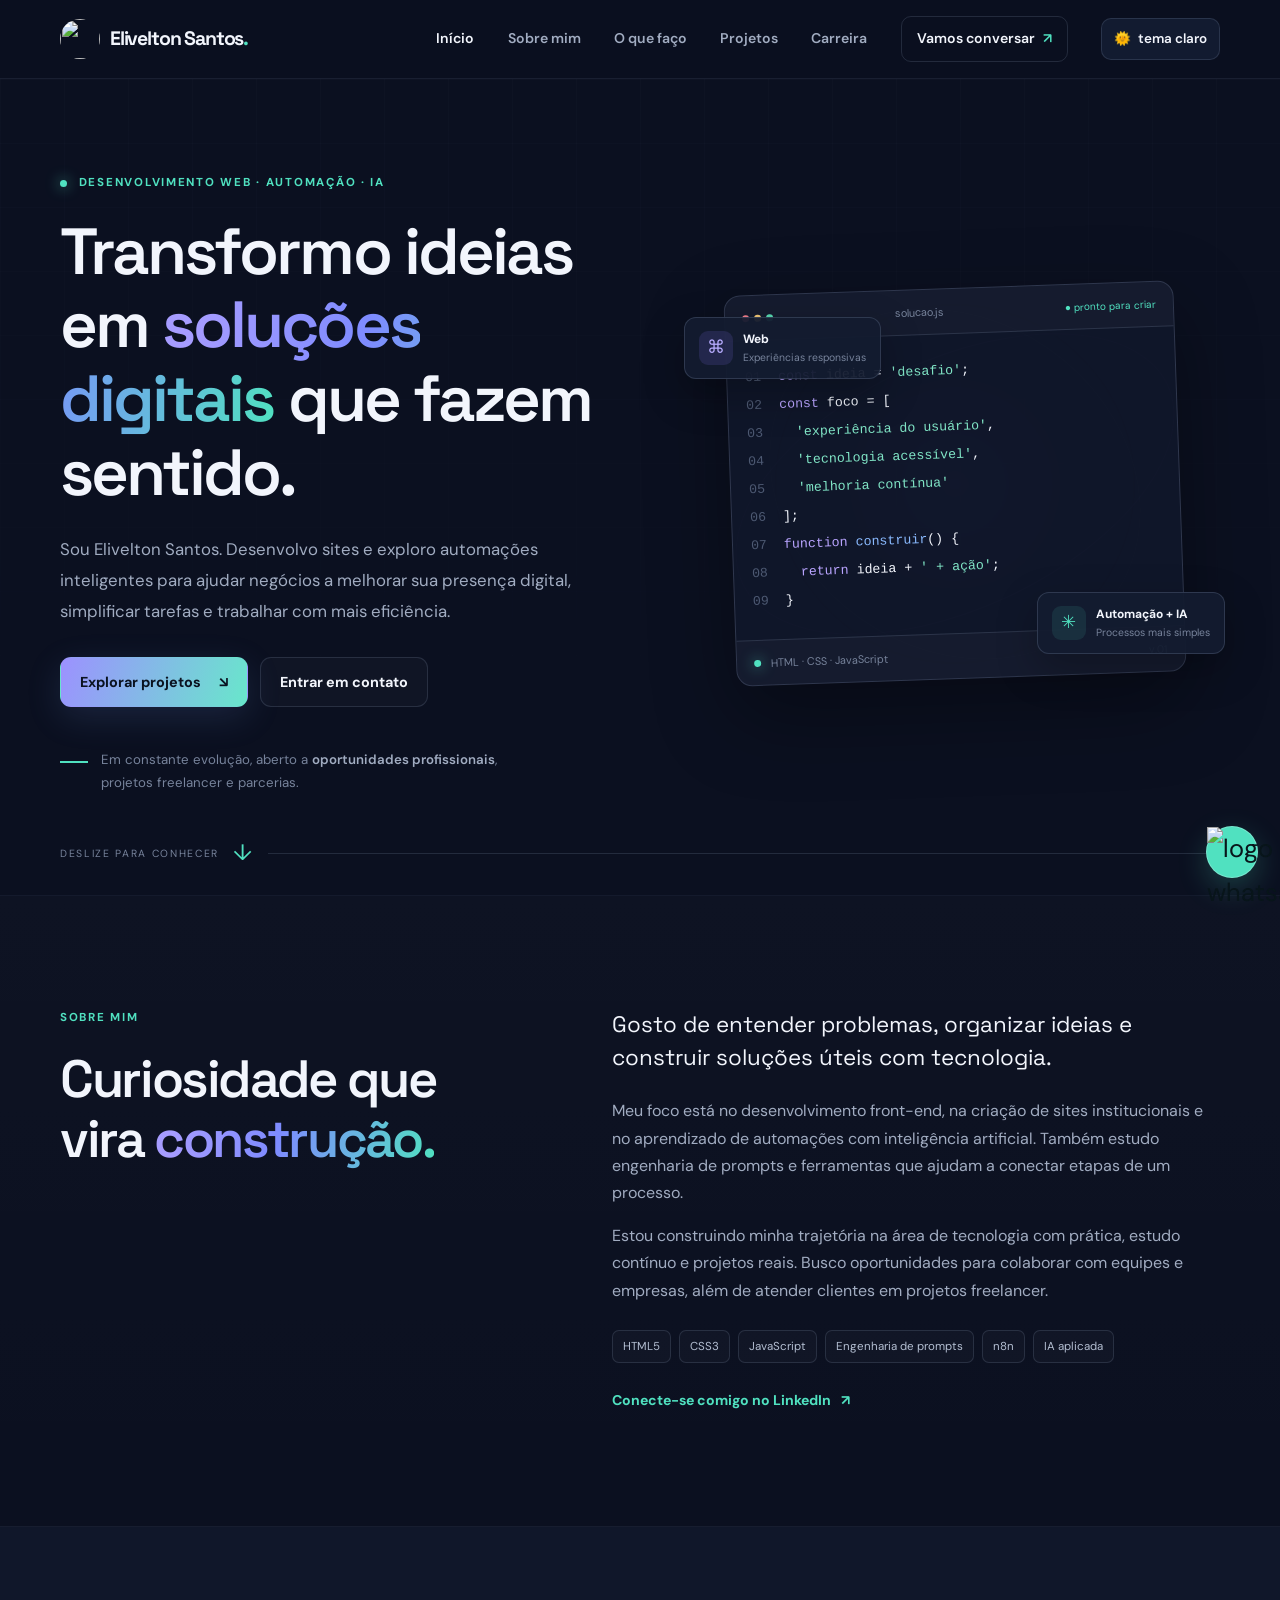
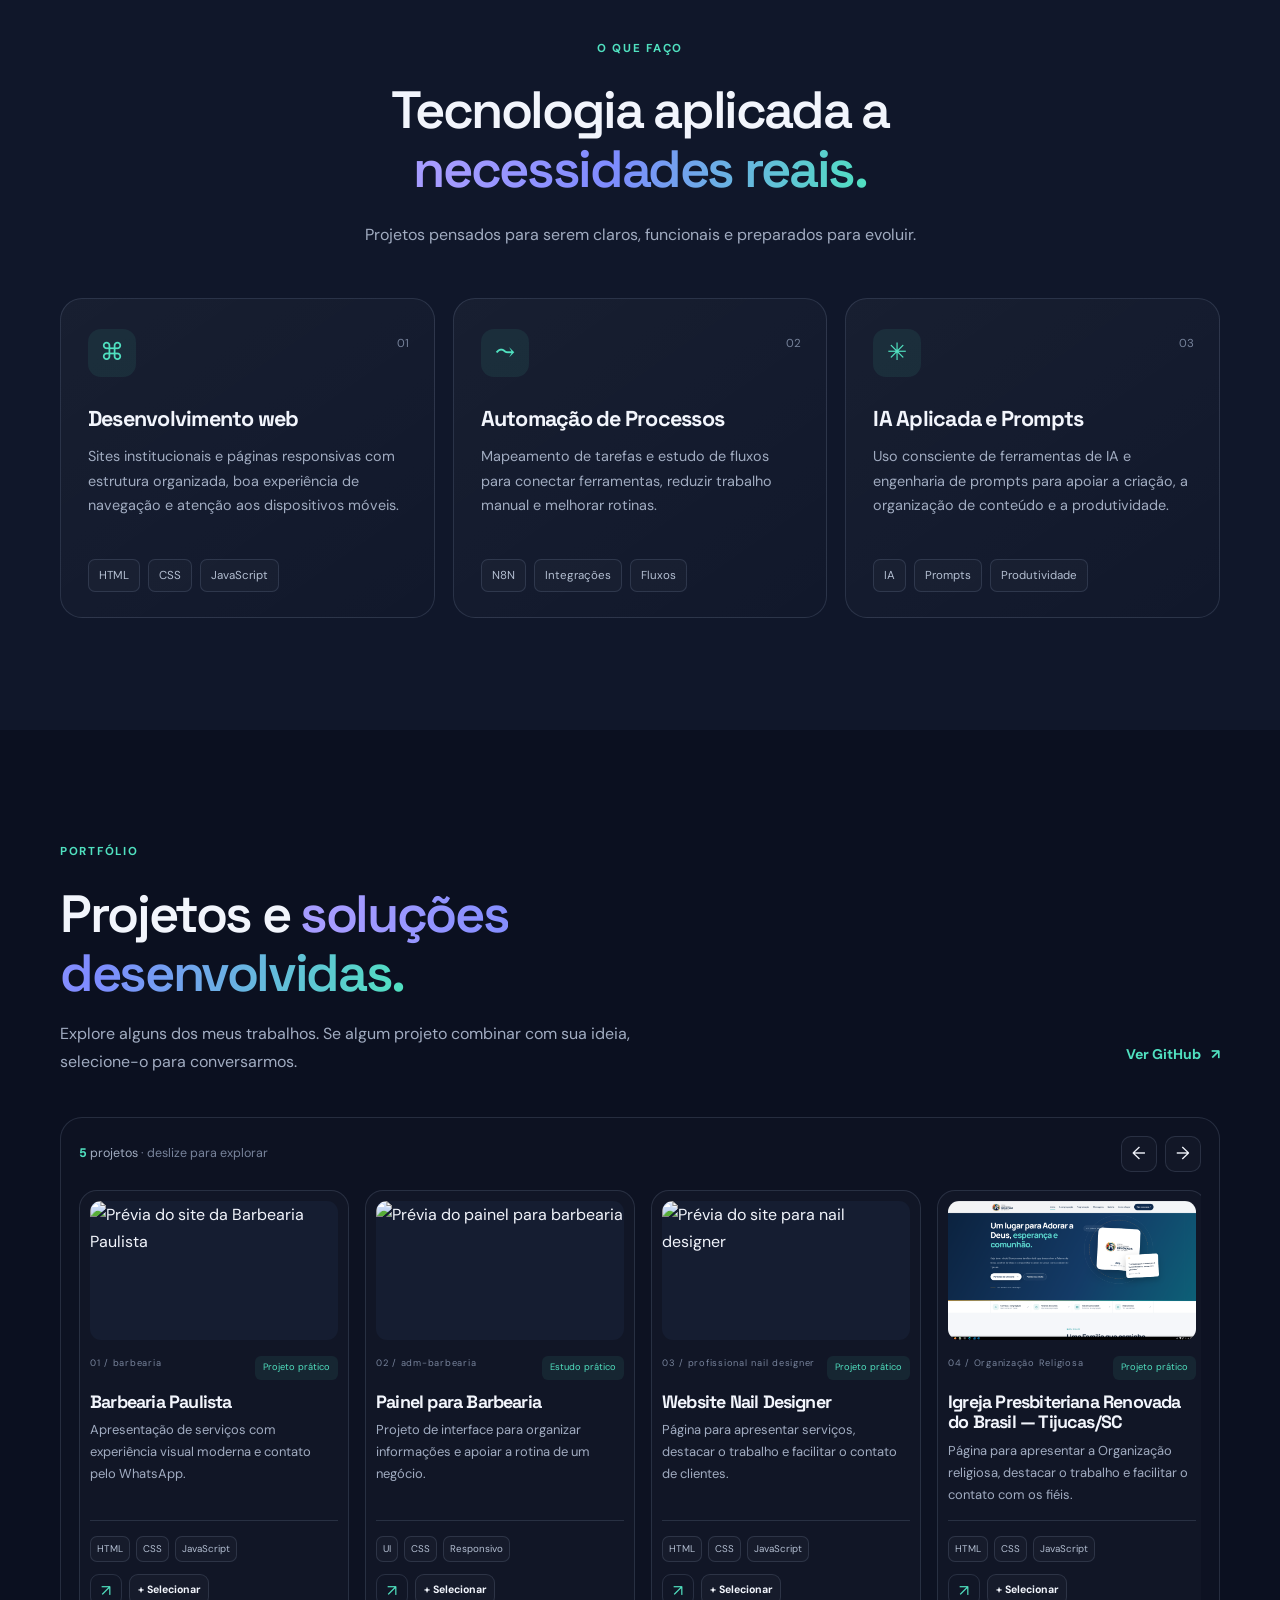
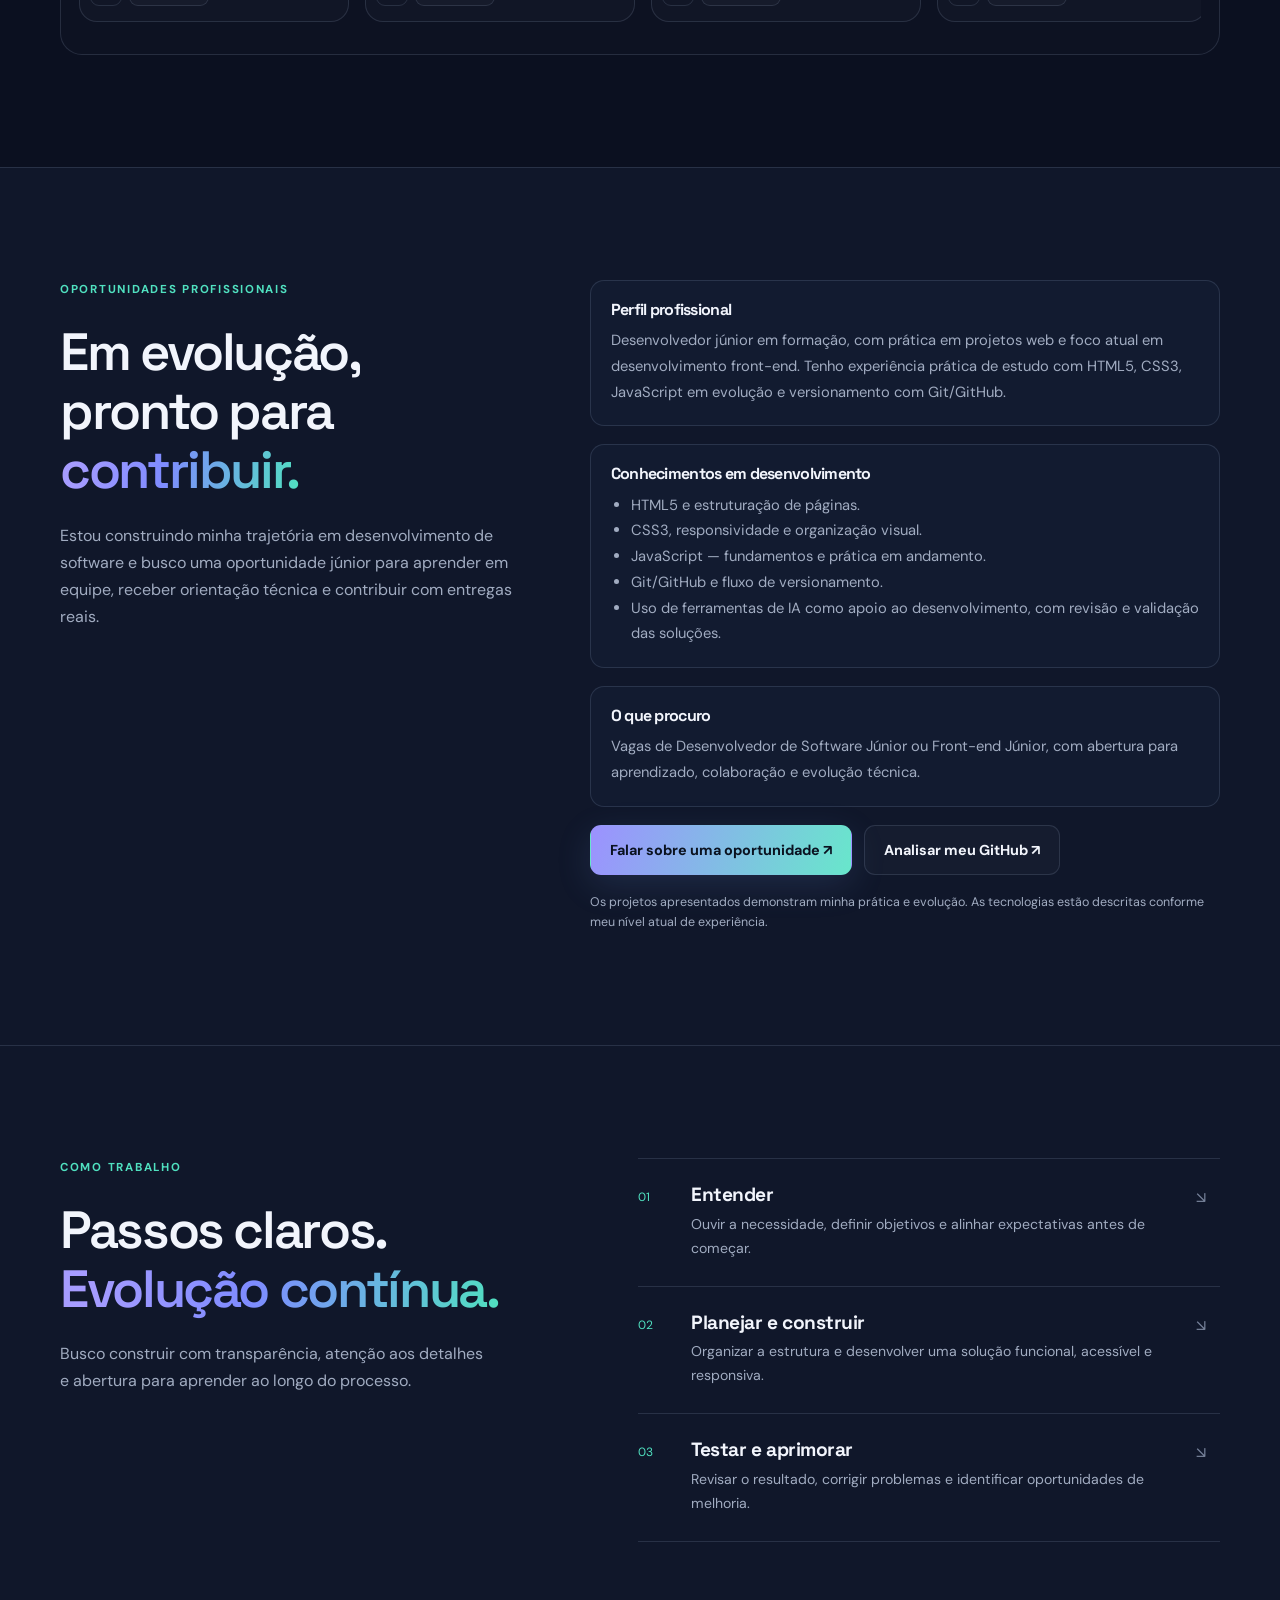
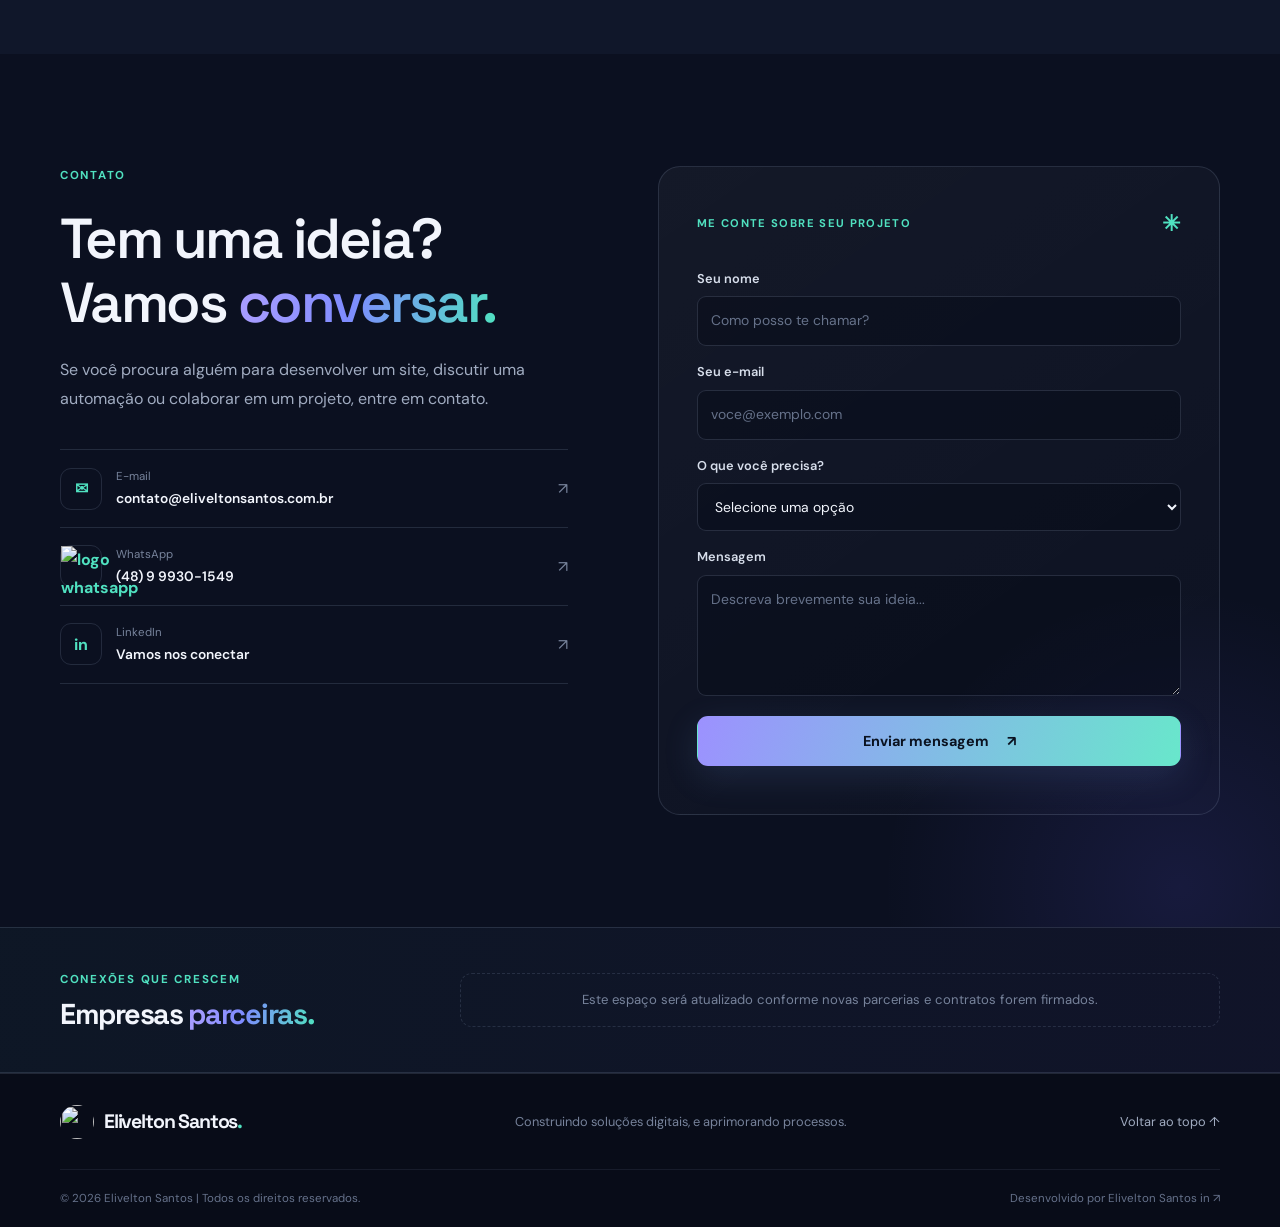
==== index.html @ eee09e35 "Atualiza telefone e WhatsApp do portfólio" ====
<!doctype html>
<html lang="pt-BR">

<head>
  <meta charset="utf-8">
  <meta name="viewport" content="width=device-width, initial-scale=1">
  <meta name="theme-color" content="#0b1020">
  <meta name="description"
    content="Elivelton Santos — desenvolvimento web, sites institucionais, automação de processos e soluções com inteligência artificial.">
  <meta name="keywords"
    content="Elivelton Santos, desenvolvedor web, HTML, CSS, JavaScript, automação, inteligência artificial, sites institucionais">
  <meta name="author" content="Elivelton Santos">
  <meta property="og:title" content="Elivelton Santos | Desenvolvimento Web & Automação">
  <meta property="og:description"
    content="Soluções digitais práticas para negócios e pessoas. Desenvolvimento web, automação e IA.">
  <meta property="og:type" content="website">
  <title>Elivelton Santos | Desenvolvimento Web & Automação</title>
  <link rel="icon" type="image/png" href="assets/images/logo-elivelton.png">
  <link rel="preconnect" href="https://fonts.googleapis.com">
  <link rel="preconnect" href="https://fonts.gstatic.com" crossorigin>
  <link
    href="https://fonts.googleapis.com/css2?family=DM+Sans:wght@400;500;600;700&family=Space+Grotesk:wght@400;500;600;700&display=swap"
    rel="stylesheet">
  <link rel="stylesheet" href="assets/css/style.css?v=20261023">
  <script src="assets/js/script.js?v=20261023" defer></script>
</head>

<body>
  <a class="skip-link" href="#conteudo">Pular para o conteúdo</a>
  <header class="site-header">
    <div class="container nav-wrap">
      <a class="brand" href="#inicio" aria-label="Elivelton Santos, início">
        <img src="assets/images/logo-elivelton.png" alt="" width="42" height="42">
        <span>Elivelton Santos<span class="brand-dot">.</span></span>
      </a>
      <button class="menu-toggle" type="button" aria-label="Abrir menu" aria-expanded="false" aria-controls="site-nav">
        <span></span><span></span><span></span>
      </button>
      <nav class="site-nav" id="site-nav" aria-label="Navegação principal">
        <a href="#inicio" class="nav-link active">Início</a>
        <a href="#sobre" class="nav-link">Sobre mim</a>
        <a href="#servicos" class="nav-link">O que faço</a>
        <a href="#projetos" class="nav-link">Projetos</a>
        <a href="#carreira" class="nav-link">Carreira</a>
        <a href="#contato" class="nav-link nav-cta">Vamos conversar <span aria-hidden="true">↗</span></a>

        <button class="theme-toggle" id="theme-toggle" type="button" aria-label="Ativar tema claro"
          aria-pressed="false">
          <span id="theme-icon" aria-hidden="true">🌞​</span>
          <span id="theme-label">Tema claro</span>
        </button>


      </nav>
    </div>
  </header>

  <main id="conteudo">
    <section class="hero section" id="inicio">
      <div class="hero-grid-pattern" aria-hidden="true"></div>
      <div class="container hero-layout">
        <div class="hero-copy reveal">
          <p class="eyebrow"><span class="status-dot"></span> DESENVOLVIMENTO WEB · AUTOMAÇÃO · IA</p>
          <h1>Transformo ideias em <span class="gradient-text">soluções digitais</span> que fazem sentido.</h1>
          <p class="hero-description">Sou Elivelton Santos. Desenvolvo sites e exploro automações inteligentes para
            ajudar negócios a melhorar sua presença digital, simplificar tarefas e trabalhar com mais eficiência.</p>
          <div class="hero-actions">
            <a class="button button-primary" href="#projetos">Explorar projetos <span aria-hidden="true">↘</span></a>
            <a class="button button-secondary" href="#contato">Entrar em contato</a>
          </div>
          <div class="hero-proof">
            <div class="proof-line"></div>
            <p>Em constante evolução, aberto a <strong>oportunidades profissionais</strong>, projetos freelancer e
              parcerias.</p>
          </div>
        </div>
        <div class="hero-visual reveal" aria-label="Cartão ilustrativo de desenvolvimento web">
          <div class="orbit orbit-one"></div>
          <div class="orbit orbit-two"></div>
          <div class="code-card">
            <div class="code-card-top">
              <div class="window-dots"><i></i><i></i><i></i></div><span>solucao.js</span><span class="code-status">●
                pronto para criar</span>
            </div>
            <div class="code-lines" aria-hidden="true">
              <p><span class="line-number">01</span> <span class="code-purple">const</span> ideia = <span
                  class="code-green">'desafio'</span>;</p>
              <p><span class="line-number">02</span> <span class="code-purple">const</span> foco = [</p>
              <p><span class="line-number">03</span> &nbsp;&nbsp;<span class="code-green">'experiência do
                  usuário'</span>,</p>
              <p><span class="line-number">04</span> &nbsp;&nbsp;<span class="code-green">'tecnologia acessível'</span>,
              </p>
              <p><span class="line-number">05</span> &nbsp;&nbsp;<span class="code-green">'melhoria contínua'</span></p>
              <p><span class="line-number">06</span> ];</p>
              <p><span class="line-number">07</span> <span class="code-purple">function</span> <span
                  class="code-blue">construir</span>() {</p>
              <p><span class="line-number">08</span> &nbsp;&nbsp;<span class="code-purple">return</span> ideia + <span
                  class="code-green">' + ação'</span>;</p>
              <p><span class="line-number">09</span> }</p>
            </div>
            <div class="code-card-bottom"><span><span class="tiny-dot"></span> HTML · CSS ·
                JavaScript</span><span>v.01</span></div>
          </div>
          <div class="floating-chip chip-web"><span
              class="chip-icon">⌘</span><span><strong>Web</strong><small>Experiências responsivas</small></span></div>
          <div class="floating-chip chip-ai"><span class="chip-icon">✳</span><span><strong>Automação +
                IA</strong><small>Processos mais simples</small></span></div>
          <div class="hero-glow"></div>
        </div>
      </div>
      <div class="container hero-bottom"><span>DESLIZE PARA CONHECER</span><a href="#sobre"
          aria-label="Ir para sobre mim">↓</a><span class="hero-bottom-line"></span></div>
    </section>

    <section class="section about-section" id="sobre">
      <div class="container two-column">
        <div class="section-heading reveal">
          <p class="eyebrow"> SOBRE MIM</p>
          <h2>Curiosidade que vira <span class="gradient-text">construção.</span></h2>
        </div>
        <div class="about-copy reveal">
          <p class="lead">Gosto de entender problemas, organizar ideias e construir soluções úteis com tecnologia.</p>
          <p>Meu foco está no desenvolvimento front-end, na criação de sites institucionais e no aprendizado de
            automações com inteligência artificial. Também estudo engenharia de prompts e ferramentas que ajudam a
            conectar etapas de um processo.</p>
          <p>Estou construindo minha trajetória na área de tecnologia com prática, estudo contínuo e projetos reais.
            Busco oportunidades para colaborar com equipes e empresas, além de atender clientes em projetos freelancer.
          </p>
          <div class="skill-list" aria-label="Tecnologias e áreas de estudo">
            <span>HTML5</span><span>CSS3</span><span>JavaScript</span><span>Engenharia de
              prompts</span><span>n8n</span><span>IA aplicada</span>
          </div>
          <a class="text-link" href="https://www.linkedin.com/in/eliveltondev" target="_blank"
            rel="noopener noreferrer">Conecte-se comigo no LinkedIn <span aria-hidden="true">↗</span></a>
        </div>
      </div>
    </section>

    <section class="section services-section" id="servicos">
      <div class="container">
        <div class="section-heading section-heading-centered reveal">
          <p class="eyebrow"> O QUE FAÇO</p>
          <h2>Tecnologia aplicada a <span class="gradient-text">necessidades reais.</span></h2>
          <p>Projetos pensados para serem claros, funcionais e preparados para evoluir.</p>
        </div>

        <div class="service-grid">

          <article class="service-card reveal">
            <div class="service-icon" aria-hidden="true">⌘</div><span class="service-index">01</span>
            <h3>Desenvolvimento web</h3>
            <p>Sites institucionais e páginas responsivas com estrutura organizada, boa experiência de navegação e
              atenção aos dispositivos móveis.</p>
            <div class="service-tags"><span>HTML</span><span>CSS</span><span>JavaScript</span></div>
          </article>

          <article class="service-card reveal">
            <div class="service-icon" aria-hidden="true">⤳</div><span class="service-index">02</span>
            <h3>Automação de Processos </h3>
            <p>Mapeamento de tarefas e estudo de fluxos para conectar ferramentas,
              reduzir trabalho manual e melhorar rotinas.</p>
            <div class="service-tags"><span>N8N</span><span>Integrações</span><span> Fluxos </span></div>
          </article>

          <article class="service-card reveal">
            <div class="service-icon" aria-hidden="true">✳</div><span class="service-index">03</span>
            <h3> IA Aplicada e Prompts </h3>
            <p>Uso consciente de ferramentas de IA e engenharia de prompts para apoiar a criação,
              a organização de conteúdo e a produtividade.</p>
            <div class="service-tags"><span>IA</span><span>Prompts</span><span>Produtividade</span></div>
          </article>

        </div>
      </div>
    </section>

    <section class="section projects-section" id="projetos">
      <div class="container">
        <div class="projects-heading reveal">
          <div class="section-heading">
            <p class="eyebrow">PORTFÓLIO</p>
            <h2>Projetos e <span class="gradient-text">soluções desenvolvidas.</span></h2>
            <p>Explore alguns dos meus trabalhos. Se algum projeto combinar com sua ideia, selecione-o para
              conversarmos.</p>
          </div>
          <a class="text-link projects-github" href="https://github.com/eliveltonsantos0793" target="_blank"
            rel="noopener noreferrer">Ver GitHub <span aria-hidden="true">↗</span></a>
        </div>


        <div class="project-gallery-shell reveal">
          <div class="gallery-toolbar">
            <p><span id="project-total">0</span> projetos <span class="gallery-hint">· deslize para explorar</span></p>
            <div class="gallery-controls" aria-label="Controles da galeria de projetos">
              <button type="button" id="projects-scroll-left" aria-label="Ver projetos anteriores">←</button>
              <button type="button" id="projects-scroll-right" aria-label="Ver próximos projetos">→</button>
            </div>
          </div>
          <div class="project-gallery" id="project-gallery" tabindex="0" aria-label="Galeria de projetos"></div>
        </div>

        <aside class="project-selection-bar" id="project-selection-bar" aria-live="polite" hidden>
          <div class="project-selection-info">
            <p class="project-selection-label">Projetos selecionados · <span id="project-selection-count">0
                projetos</span></p>
            <p id="project-selection-names">Selecione projetos para conversar sobre eles.</p>
          </div>
          <div class="project-selection-actions">
            <button class="project-clear" id="project-selection-clear" type="button">Limpar seleção</button>
            <a class="button button-primary" id="project-selection-whatsapp" href="#contato" target="_blank"
              rel="noopener noreferrer">Conversar no WhatsApp ↗</a>
          </div>
        </aside>

      </div>
    </section>

    <section class="section career-section" id="carreira">
      <div class="container career-layout">
        <div class="section-heading reveal">
          <p class="eyebrow">OPORTUNIDADES PROFISSIONAIS</p>
          <h2>Em evolução, pronto para <span class="gradient-text">contribuir.</span></h2>
          <p>Estou construindo minha trajetória em desenvolvimento de software e busco uma oportunidade júnior para aprender em equipe, receber orientação técnica e contribuir com entregas reais.</p>
        </div>
        <div class="career-content reveal">
          <div class="career-summary">
            <h3>Perfil profissional</h3>
            <p>Desenvolvedor júnior em formação, com prática em projetos web e foco atual em desenvolvimento front-end. Tenho experiência prática de estudo com HTML5, CSS3, JavaScript em evolução e versionamento com Git/GitHub.</p>
          </div>
          <div class="career-summary">
            <h3>Conhecimentos em desenvolvimento</h3>
            <ul>
              <li>HTML5 e estruturação de páginas.</li>
              <li>CSS3, responsividade e organização visual.</li>
              <li>JavaScript — fundamentos e prática em andamento.</li>
              <li>Git/GitHub e fluxo de versionamento.</li>
              <li>Uso de ferramentas de IA como apoio ao desenvolvimento, com revisão e validação das soluções.</li>
            </ul>
          </div>
          <div class="career-summary">
            <h3>O que procuro</h3>
            <p>Vagas de Desenvolvedor de Software Júnior ou Front-end Júnior, com abertura para aprendizado, colaboração e evolução técnica.</p>
          </div>
          <div class="career-actions">
            <a class="button button-primary" href="mailto:contato@eliveltonsantos.com.br?subject=Oportunidade%20profissional">Falar sobre uma oportunidade ↗</a>
            <a class="button button-secondary" href="https://github.com/eliveltonsantos0793" target="_blank" rel="noopener noreferrer">Analisar meu GitHub ↗</a>
          </div>
          <p class="career-note">Os projetos apresentados demonstram minha prática e evolução. As tecnologias estão descritas conforme meu nível atual de experiência.</p>
        </div>
      </div>
    </section>

    <section class="section approach-section">
      <div class="container approach-layout">
        <div class="section-heading reveal">
          <p class="eyebrow"> COMO TRABALHO</p>
          <h2>Passos claros. <span class="gradient-text">Evolução contínua.</span></h2>
          <p>Busco construir com transparência, atenção aos detalhes e abertura para aprender ao longo do processo.</p>
        </div>
        <div class="approach-list">
          <article class="approach-item reveal"><span>01</span>
            <div>
              <h3>Entender</h3>
              <p>Ouvir a necessidade, definir objetivos e alinhar expectativas antes de começar.</p>
            </div><span class="approach-arrow">↘</span>
          </article>
          <article class="approach-item reveal"><span>02</span>
            <div>
              <h3>Planejar e construir</h3>
              <p>Organizar a estrutura e desenvolver uma solução funcional, acessível e responsiva.</p>
            </div><span class="approach-arrow">↘</span>
          </article>
          <article class="approach-item reveal"><span>03</span>
            <div>
              <h3>Testar e aprimorar</h3>
              <p>Revisar o resultado, corrigir problemas e identificar oportunidades de melhoria.</p>
            </div><span class="approach-arrow">↘</span>
          </article>
        </div>
      </div>
    </section>

    <section class="section contact-section" id="contato">
      <div class="container contact-layout">
        <div class="contact-copy reveal">
          <p class="eyebrow"> CONTATO</p>
          <h2>Tem uma ideia? Vamos <span class="gradient-text">conversar.</span></h2>
          <p>Se você procura alguém para desenvolver um site, discutir uma automação ou colaborar em um projeto, entre
            em contato.</p>
          <div class="contact-links">
            <a href="mailto:contato@eliveltonsantos.com.br"><span
                class="contact-link-icon">✉</span><span><small>E-mail</small><strong>contato@eliveltonsantos.com.br</strong></span><span
                class="contact-arrow">↗</span></a>
            <a href="https://wa.me/5548999301549" target="_blank" rel="noopener noreferrer"><span
                class="contact-link-icon"><img src="./assets/images/whatsapp.png"
                  alt="logo whatsapp"></span><span><small>WhatsApp</small><strong>(48)
                  9 9930-1549</strong></span><span class="contact-arrow">↗</span></a>
            <a href="https://www.linkedin.com/in/eliveltondev" target="_blank" rel="noopener noreferrer"><span
                class="contact-link-icon">in</span><span><small>LinkedIn</small><strong>Vamos nos
                  conectar</strong></span><span class="contact-arrow">↗</span></a>
          </div>
        </div>
        <form id="contact-form-js" class="contact-form reveal"
          action="https://formsubmit.co/ajax/contato@eliveltonsantos.com.br" method="POST">

          <input type="hidden" name="_subject" value="Novo contato pelo portfólio de Elivelton Santos">
          <input type="hidden" name="_captcha" value="false">
          <input type="hidden" name="_template" value="table">

          <div class="form-heading"><span>ME CONTE SOBRE SEU PROJETO</span><span class="form-spark">✳</span></div>

          <label for="name">Seu nome</label>
          <input id="name" name="name" type="text" placeholder="Como posso te chamar?" autocomplete="name" required>

          <label for="email">Seu e-mail</label>
          <input id="email" name="email" type="email" placeholder="voce@exemplo.com" autocomplete="email" required>

          <label for="subject">O que você precisa?</label>
          <select id="subject" name="subject" required>
            <option value="" selected disabled>Selecione uma opção</option>
            <option>Desenvolvimento de site</option>
            <option>Automação de processos</option>
            <option>Inteligência artificial</option>
            <option>Oportunidade profissional</option>
            <option>Outro assunto</option>
          </select>

          <label for="message">Mensagem</label>
          <textarea id="message" name="message" rows="4" placeholder="Descreva brevemente sua ideia..."
            required></textarea>

          <button id="form-submit-btn" class="button button-primary form-submit" type="submit">Enviar mensagem <span
              aria-hidden="true">↗</span></button>

          <p id="form-status" class="form-note" style="margin-top: 10px;"></p>

        </form>
      </div>
    </section>
  </main>

  <section class="partner-strip" id="empresas-parceiras" aria-label="Empresas parceiras">
    <div class="container partner-strip-inner">
      <div class="partner-strip-heading">
        <p class="eyebrow">CONEXÕES QUE CRESCEM</p>
        <h2>Empresas <span class="gradient-text">parceiras.</span></h2>
      </div>
      <div class="partner-marquee" id="partner-marquee" aria-live="polite">
        <p class="partner-empty">Este espaço será atualizado conforme novas parcerias e contratos forem firmados.</p>
      </div>
    </div>
  </section>

  <footer class="site-footer">
    <div class="container footer-main">
      <a class="brand footer-brand" href="#inicio"><img src="assets/images/logo-elivelton.png" alt="" width="36"
          height="36"><span>Elivelton Santos<span class="brand-dot">.</span></span></a>
      <p>Construindo soluções digitais, e aprimorando processos.</p>
      <a class="back-top" href="#inicio">Voltar ao topo ↑</a>
    </div>
    <div class="container footer-bottom"><span>© <span id="year">2026</span> Elivelton Santos | Todos os direitos
        reservados.</span><a href="https://www.linkedin.com/in/eliveltondev" target="_blank" rel="noopener noreferrer">
        <span> Desenvolvido por Elivelton Santos </span> in ↗</a>
    </div>
  </footer>
  <a class="whatsapp-float" href="https://wa.me/5548999301549" target="_blank" rel="noopener noreferrer"
    aria-label="Conversar pelo WhatsApp"><img src="./assets/images/whatsapp.png" alt="logo whatsapp"></a>


  <script>
    (() => {
      const form = document.getElementById("contact-form-js");
      const status = document.getElementById("form-status");
      const btn = document.getElementById("form-submit-btn");

      if (!form || !status || !btn) {
        console.error("Elementos do formulário não encontrados.");
        return;
      }

      form.addEventListener("submit", async (event) => {
        event.preventDefault();

        btn.disabled = true;
        btn.setAttribute("aria-disabled", "true");
        btn.innerHTML = "Enviando...";
        status.textContent = "Enviando sua mensagem...";
        status.style.color = "#d1d5db";

        try {
          const response = await fetch(form.action, {
            method: "POST",
            body: new FormData(form),
            headers: {
              Accept: "application/json"
            }
          });

          const data = await response.json().catch(() => ({}));

          if (!response.ok || String(data.success) !== "true") {
            throw new Error(data.message || "Não foi possível enviar sua mensagem.");
          }

          status.textContent = "Mensagem enviada com sucesso! Obrigado pelo contato.";
          status.style.color = "#4CAF50";
          form.reset();
        } catch (error) {
          console.error(error);
          status.textContent = error.message || "Ocorreu um erro ao enviar a mensagem.";
          status.style.color = "#ff5252";
        } finally {
          btn.disabled = false;
          btn.setAttribute("aria-disabled", "false");
          btn.innerHTML = 'Enviar mensagem <span aria-hidden="true">↗</span>';
        }
      });
    })();
  </script>
</body>

</html>
---- assets/css/style.css ----
:root {
  color-scheme: dark;
  --bg: #0b1020;
  --bg-soft: #10172a;
  --surface: #121b30;
  --surface-light: #17223a;
  --text: #f2f5fc;
  --muted: #a1acc1;
  --muted-dark: #77839b;
  --line: rgba(174, 191, 224, .15);
  --accent: #8b7cff;
  --accent-2: #50e1c0;
  --radius: 22px;
  --container: 1160px;
  --font-display: "Space Grotesk", sans-serif;
  --font-body: "DM Sans", sans-serif;
}

* {
  box-sizing: border-box;
}

html {
  scroll-behavior: smooth;
  scroll-padding-top: 90px;
}

body {
  margin: 0;
  background: var(--bg);
  color: var(--text);
  font-family: var(--font-body);
  font-size: 16px;
  line-height: 1.7;
  -webkit-font-smoothing: antialiased;
}

body.menu-open {
  overflow: hidden;
}

a {
  color: inherit;
  text-decoration: none;
}

img {
  max-width: 100%;
  display: block;
}

button,
input,
textarea,
select {
  font: inherit;
}

button,
a {
  -webkit-tap-highlight-color: transparent;
}

::selection {
  background: var(--accent);
  color: #fff;
}

.container {
  width: min(var(--container), calc(100% - 48px));
  margin-inline: auto;
}

.section {
  padding: 112px 0;
  position: relative;
}

.skip-link {
  position: fixed;
  z-index: 1000;
  left: 16px;
  top: -60px;
  background: #fff;
  color: #111;
  padding: 10px 16px;
  border-radius: 8px;
}

.skip-link:focus {
  top: 12px;
}

.site-header {
  position: sticky;
  top: 0;
  z-index: 100;
  background: rgba(11, 16, 32, .84);
  border-bottom: 1px solid rgba(174, 191, 224, .09);
  backdrop-filter: blur(18px);
}

.nav-wrap {
  min-height: 78px;
  display: flex;
  align-items: center;
  justify-content: space-between;
  gap: 28px;
}

.brand {
  display: inline-flex;
  align-items: center;
  gap: 10px;
  font-family: var(--font-display);
  font-weight: 700;
  font-size: 1.22rem;
  letter-spacing: -.06em;
  white-space: nowrap;
}

.brand img {
  width: 40px;
  height: 40px;
  object-fit: contain;
  border-radius: 50%;
}

.brand-dot {
  color: var(--accent-2);
}

.site-nav {
  display: flex;
  align-items: center;
  gap: clamp(16px, 2.6vw, 34px);
}

.nav-link {
  color: var(--muted);
  font-size: .88rem;
  font-weight: 600;
  transition: color .2s ease;
}

.nav-link:hover,
.nav-link.active {
  color: var(--text);
}

.nav-cta {
  color: var(--text);
  padding: 10px 15px;
  border: 1px solid var(--line);
  border-radius: 10px;
}

.nav-cta span {
  color: var(--accent-2);
  margin-left: 5px;
}

.menu-toggle {
  display: none;
}

.hero {
  min-height: min(790px, calc(100svh - 78px));
  padding: 94px 0 30px;
  overflow: hidden;
  display: flex;
  flex-direction: column;
  justify-content: center;
}

.hero-grid-pattern {
  position: absolute;
  inset: 0;
  opacity: .17;
  pointer-events: none;
  background-image: linear-gradient(rgba(150, 165, 203, .13) 1px, transparent 1px), linear-gradient(90deg, rgba(150, 165, 203, .13) 1px, transparent 1px);
  background-size: 64px 64px;
  mask-image: linear-gradient(to bottom, black, transparent 88%);
}

.hero-layout {
  position: relative;
  display: grid;
  grid-template-columns: 1.05fr .95fr;
  align-items: center;
  gap: 46px;
}

.eyebrow {
  margin: 0 0 22px;
  color: var(--accent-2);
  font-size: .72rem;
  font-weight: 700;
  letter-spacing: .15em;
}

.status-dot,
.tiny-dot {
  display: inline-block;
  width: 7px;
  height: 7px;
  border-radius: 50%;
  background: var(--accent-2);
  margin-right: 7px;
  box-shadow: 0 0 14px rgba(80, 225, 192, .8);
  vertical-align: middle;
}

h1,
h2,
h3,
p {
  margin-top: 0;
}

h1,
h2,
h3 {
  font-family: var(--font-display);
  line-height: 1.13;
  letter-spacing: -.045em;
}

.hero h1 {
  max-width: 670px;
  margin-bottom: 24px;
  font-size: clamp(2.8rem, 5.1vw, 5rem);
  font-weight: 600;
}

.gradient-text {
  color: transparent;
  background: linear-gradient(100deg, #a69cff 8%, #7e8bff 44%, #50e1c0 100%);
  background-clip: text;
  -webkit-background-clip: text;
}

.hero-description {
  max-width: 570px;
  margin-bottom: 30px;
  color: var(--muted);
  font-size: 1.05rem;
  line-height: 1.85;
}

.hero-actions {
  display: flex;
  flex-wrap: wrap;
  gap: 12px;
}

.button {
  min-height: 50px;
  display: inline-flex;
  justify-content: center;
  align-items: center;
  gap: 18px;
  padding: 12px 19px;
  border-radius: 11px;
  border: 1px solid transparent;
  cursor: pointer;
  font-size: .9rem;
  font-weight: 700;
  transition: transform .2s ease, box-shadow .2s ease, border-color .2s ease;
}

.button:hover {
  transform: translateY(-2px);
}

.button-primary {
  color: #0a1220;
  background: linear-gradient(110deg, #9c91ff, #68e7cb);
  box-shadow: 0 10px 35px rgba(111, 153, 236, .15);
}

.button-primary:hover {
  box-shadow: 0 12px 35px rgba(111, 153, 236, .3);
}

.button-secondary {
  color: var(--text);
  border-color: var(--line);
  background: rgba(255, 255, 255, .025);
}

.button-secondary:hover {
  border-color: rgba(139, 124, 255, .65);
}

.hero-proof {
  display: flex;
  align-items: flex-start;
  gap: 13px;
  margin-top: 42px;
  max-width: 470px;
}

.proof-line {
  flex: 0 0 28px;
  height: 2px;
  margin-top: 12px;
  background: var(--accent-2);
}

.hero-proof p {
  margin: 0;
  color: var(--muted-dark);
  font-size: .83rem;
  line-height: 1.7;
}

.hero-proof strong {
  color: var(--muted);
  font-weight: 600;
}

.hero-visual {
  position: relative;
  min-height: 410px;
  display: grid;
  place-items: center;
  isolation: isolate;
}

.hero-glow {
  position: absolute;
  width: 360px;
  height: 360px;
  border-radius: 50%;
  background: radial-gradient(circle, rgba(115, 99, 255, .23), rgba(60, 221, 192, .06) 45%, transparent 70%);
  filter: blur(8px);
  z-index: -2;
}

.orbit {
  position: absolute;
  border: 1px solid rgba(139, 124, 255, .18);
  border-radius: 50%;
  transform: rotate(-25deg);
  z-index: -1;
}

.orbit-one {
  width: 470px;
  height: 250px;
}

.orbit-two {
  width: 390px;
  height: 330px;
  transform: rotate(35deg);
  border-color: rgba(80, 225, 192, .13);
}

.code-card {
  width: min(100%, 450px);
  position: relative;
  z-index: 2;
  border: 1px solid rgba(174, 191, 224, .2);
  border-radius: 16px;
  overflow: hidden;
  background: rgba(16, 23, 42, .94);
  box-shadow: 0 30px 80px rgba(0, 0, 0, .35);
  transform: rotate(-2deg);
}

.code-card-top,
.code-card-bottom {
  display: flex;
  align-items: center;
  justify-content: space-between;
  gap: 10px;
  padding: 13px 17px;
  color: var(--muted-dark);
  background: rgba(255, 255, 255, .025);
  font-size: .68rem;
}

.code-card-top {
  border-bottom: 1px solid var(--line);
}

.code-card-bottom {
  border-top: 1px solid var(--line);
}

.window-dots {
  display: flex;
  gap: 5px;
}

.window-dots i {
  width: 7px;
  height: 7px;
  border-radius: 50%;
  background: #f47f8d;
}

.window-dots i:nth-child(2) {
  background: #f1c777;
}

.window-dots i:nth-child(3) {
  background: #58d9b2;
}

.code-status {
  color: var(--accent-2);
  font-size: .63rem;
}

.code-lines {
  padding: 23px 18px 24px;
  font: 500 clamp(.67rem, 1.1vw, .83rem)/2.1 ui-monospace, SFMono-Regular, Menlo, monospace;
  white-space: nowrap;
  overflow-x: auto;
}

.code-lines p {
  margin: 0;
}

.line-number {
  display: inline-block;
  width: 25px;
  color: #4d5972;
  user-select: none;
}

.code-purple {
  color: #b9a4ff;
}

.code-green {
  color: #80e5c6;
}

.code-blue {
  color: #8abaff;
}

.floating-chip {
  position: absolute;
  z-index: 3;
  display: flex;
  align-items: center;
  gap: 10px;
  padding: 11px 14px;
  border: 1px solid rgba(174, 191, 224, .18);
  border-radius: 12px;
  background: rgba(19, 28, 48, .95);
  box-shadow: 0 15px 40px rgba(0, 0, 0, .25);
}

.floating-chip strong,
.floating-chip small {
  display: block;
}

.floating-chip strong {
  font-size: .75rem;
}

.floating-chip small {
  color: var(--muted-dark);
  font-size: .65rem;
}

.chip-icon {
  width: 34px;
  height: 34px;
  display: grid;
  place-items: center;
  border-radius: 9px;
  background: rgba(139, 124, 255, .14);
  color: #b8adff;
  font-size: 1.15rem;
}

.chip-ai .chip-icon {
  color: var(--accent-2);
  background: rgba(80, 225, 192, .1);
}

.chip-web {
  top: 38px;
  left: -7px;
}

.chip-ai {
  right: -5px;
  bottom: 35px;
}

.hero-bottom {
  display: flex;
  align-items: center;
  gap: 14px;
  position: relative;
  margin-top: 48px;
  color: var(--muted-dark);
  font-size: .65rem;
  letter-spacing: .16em;
}

.hero-bottom a {
  color: var(--accent-2);
  font-size: 1.4rem;
  line-height: 1;
}

.hero-bottom-line {
  height: 1px;
  flex: 1;
  background: var(--line);
}

.two-column {
  display: grid;
  grid-template-columns: .85fr 1.15fr;
  gap: clamp(45px, 8vw, 130px);
}

.about-section {
  background: linear-gradient(180deg, rgba(255, 255, 255, .012), transparent);
  border-top: 1px solid rgba(174, 191, 224, .06);
  border-bottom: 1px solid rgba(174, 191, 224, .06);
}

.section-heading h2,
.contact-copy h2 {
  margin-bottom: 22px;
  font-size: clamp(2.25rem, 4.1vw, 3.6rem);
  font-weight: 600;
}

.section-heading>p:not(.eyebrow),
.contact-copy>p:not(.eyebrow) {
  max-width: 620px;
  color: var(--muted);
}

.about-copy p {
  color: var(--muted);
}

.about-copy .lead {
  color: var(--text);
  font-family: var(--font-display);
  font-size: 1.4rem;
  line-height: 1.5;
}

.skill-list,
.service-tags,
.project-tags {
  display: flex;
  flex-wrap: wrap;
  gap: 8px;
}

.skill-list {
  margin: 26px 0 23px;
}

.skill-list span,
.service-tags span,
.project-tags span {
  padding: 6px 10px;
  border: 1px solid var(--line);
  border-radius: 7px;
  color: #b4bfd2;
  background: rgba(255, 255, 255, .025);
  font-size: .72rem;
}

.text-link {
  display: inline-flex;
  align-items: center;
  gap: 10px;
  color: var(--accent-2);
  font-size: .88rem;
  font-weight: 700;
}

.text-link span {
  transition: transform .2s ease;
}

.text-link:hover span {
  transform: translate(3px, -3px);
}

.services-section {
  background: var(--bg-soft);
}

.section-heading-centered {
  text-align: center;
  max-width: 780px;
  margin: 0 auto 50px;
}

.section-heading-centered>p:not(.eyebrow) {
  margin-inline: auto;
}

.service-grid {
  display: grid;
  grid-template-columns: repeat(3, 1fr);
  gap: 18px;
}

.service-card {
  position: relative;
  min-height: 310px;
  padding: 30px 27px 25px;
  border: 1px solid var(--line);
  border-radius: var(--radius);
  background: linear-gradient(145deg, rgba(255, 255, 255, .035), rgba(255, 255, 255, .008));
  transition: transform .25s ease, border-color .25s ease;
}

.service-card:hover {
  transform: translateY(-5px);
  border-color: rgba(139, 124, 255, .5);
}

.service-icon {
  width: 48px;
  height: 48px;
  display: grid;
  place-items: center;
  margin-bottom: 30px;
  border-radius: 13px;
  color: var(--accent-2);
  background: rgba(80, 225, 192, .08);
  font-size: 1.5rem;
}

.service-index {
  position: absolute;
  right: 25px;
  top: 35px;
  color: var(--muted-dark);
  font-size: .72rem;
}

.service-card h3 {
  margin-bottom: 13px;
  font-size: 1.35rem;
  letter-spacing: -.035em;
}

.service-card p {
  min-height: 100px;
  color: var(--muted);
  font-size: .9rem;
}

.project-grid {
  display: grid;
  grid-template-columns: repeat(2, minmax(0, 1fr));
  gap: 32px 22px;
}

.projects-heading {
  display: flex;
  align-items: flex-end;
  justify-content: space-between;
  gap: 25px;
  margin-bottom: 42px;
}

.projects-heading .section-heading {
  max-width: 720px;
}

.projects-heading .section-heading h2 {
  margin-bottom: 18px;
}

.projects-heading .section-heading>p:not(.eyebrow) {
  margin-bottom: 0;
}

.projects-github {
  margin-bottom: 8px;
  white-space: nowrap;
}

.project-card {
  min-width: 0;
  padding: 12px 12px 20px;
  border: 1px solid var(--line);
  border-radius: 18px;
  background: rgba(255, 255, 255, .018);
  transition: transform .25s ease, border-color .25s ease;
}

.project-card:hover {
  transform: translateY(-4px);
  border-color: rgba(139, 124, 255, .45);
}

.project-image {
  display: block;
  position: relative;
  aspect-ratio: 16/9;
  margin-bottom: 22px;
  overflow: hidden;
  border-radius: 11px;
  background: #151d31;
}

.project-image img {
  width: 100%;
  height: 100%;
  object-fit: cover;
  transition: transform .5s ease;
}

.project-card:hover .project-image img {
  transform: scale(1.04);
}

.image-overlay {
  position: absolute;
  inset: 0;
  display: grid;
  place-items: center;
  background: rgba(8, 13, 28, .72);
  opacity: 0;
  transition: opacity .25s ease;
  font-size: .9rem;
  font-weight: 700;
}

.project-card:hover .image-overlay,
.project-image:focus-visible .image-overlay {
  opacity: 1;
}

.project-meta {
  display: flex;
  justify-content: space-between;
  align-items: center;
  gap: 12px;
  color: var(--muted-dark);
  font-size: .63rem;
  letter-spacing: .08em;
}

.project-status {
  padding: 4px 8px;
  border-radius: 6px;
  background: rgba(80, 225, 192, .08);
  color: var(--accent-2);
  letter-spacing: 0;
  white-space: nowrap;
}

.project-card h3 {
  margin: 14px 0 9px;
  font-size: 1.45rem;
}

.project-card>p {
  min-height: 54px;
  margin-bottom: 17px;
  color: var(--muted);
  font-size: .87rem;
}

.project-footer {
  display: flex;
  justify-content: space-between;
  align-items: center;
  gap: 12px;
  padding-top: 15px;
  border-top: 1px solid var(--line);
}

.project-tags {
  gap: 6px;
}

.project-tags span {
  padding: 4px 8px;
  font-size: .65rem;
}

.project-footer>a {
  width: 34px;
  height: 34px;
  display: grid;
  place-items: center;
  flex: 0 0 auto;
  border: 1px solid var(--line);
  border-radius: 9px;
  color: var(--accent-2);
}

.projects-note {
  margin: 24px 0 0;
  color: var(--muted-dark);
  font-size: .76rem;
}

.projects-note span {
  color: var(--accent-2);
  margin-right: 6px;
}

.approach-section {
  background: var(--bg-soft);
}

.approach-layout {
  display: grid;
  grid-template-columns: .9fr 1.1fr;
  gap: clamp(45px, 8vw, 120px);
}

.approach-layout .section-heading>p:not(.eyebrow) {
  max-width: 430px;
}

.approach-list {
  border-top: 1px solid var(--line);
}

.approach-item {
  display: grid;
  grid-template-columns: 38px 1fr 24px;
  align-items: start;
  gap: 15px;
  padding: 25px 0;
  border-bottom: 1px solid var(--line);
}

.approach-item>span:first-child {
  padding-top: 3px;
  color: var(--accent-2);
  font-size: .75rem;
}

.approach-item h3 {
  margin-bottom: 7px;
  font-size: 1.2rem;
  letter-spacing: -.025em;
}

.approach-item p {
  margin-bottom: 0;
  color: var(--muted);
  font-size: .88rem;
}

.approach-arrow {
  color: var(--muted-dark);
  transition: color .2s ease, transform .2s ease;
}

.approach-item:hover .approach-arrow {
  color: var(--accent-2);
  transform: translate(2px, -2px);
}

.contact-section {
  overflow: hidden;
}

.contact-section::before {
  content: "";
  position: absolute;
  width: 600px;
  height: 600px;
  right: -200px;
  bottom: -260px;
  pointer-events: none;
  background: radial-gradient(circle, rgba(105, 95, 255, .13), transparent 70%);
}

.contact-layout {
  position: relative;
  display: grid;
  grid-template-columns: .95fr 1.05fr;
  gap: clamp(40px, 7vw, 100px);
  align-items: start;
}

.contact-copy h2 {
  font-size: clamp(2.4rem, 4.4vw, 3.8rem);
}

.contact-copy>p:not(.eyebrow) {
  line-height: 1.8;
}

.contact-links {
  margin-top: 35px;
  border-top: 1px solid var(--line);
}

.contact-links>a {
  display: flex;
  align-items: center;
  gap: 14px;
  padding: 17px 0;
  border-bottom: 1px solid var(--line);
}

.contact-link-icon {
  width: 42px;
  height: 42px;
  display: grid;
  place-items: center;
  flex: 0 0 auto;
  border: 1px solid var(--line);
  border-radius: 11px;
  color: var(--accent-2);
  font-weight: 700;
}

.contact-links small,
.contact-links strong {
  display: block;
}

.contact-links small {
  color: var(--muted-dark);
  font-size: .72rem;
}

.contact-links strong {
  overflow-wrap: anywhere;
  font-size: .86rem;
  font-weight: 600;
}

.contact-arrow {
  margin-left: auto;
  color: var(--muted-dark);
}

.contact-links a:hover .contact-arrow {
  color: var(--accent-2);
}

.contact-form {
  padding: clamp(22px, 4vw, 38px);
  border: 1px solid var(--line);
  border-radius: var(--radius);
  background: linear-gradient(145deg, rgba(255, 255, 255, .04), rgba(255, 255, 255, .012));
}

.form-heading {
  display: flex;
  align-items: center;
  justify-content: space-between;
  gap: 12px;
  margin-bottom: 25px;
  color: var(--accent-2);
  font-size: .7rem;
  font-weight: 700;
  letter-spacing: .12em;
}

.form-spark {
  font-size: 1.4rem;
}

.contact-form label {
  display: block;
  margin: 15px 0 7px;
  color: #d7deeb;
  font-size: .8rem;
  font-weight: 600;
}

.contact-form input,
.contact-form textarea,
.contact-form select {
  display: block;
  width: 100%;
  min-height: 48px;
  padding: 12px 13px;
  border: 1px solid rgba(174, 191, 224, .17);
  border-radius: 9px;
  outline: none;
  background: rgba(5, 10, 23, .42);
  color: var(--text);
  font-size: .87rem;
  transition: border-color .2s ease, box-shadow .2s ease;
}

.contact-form textarea {
  min-height: 120px;
  resize: vertical;
}

.contact-form input::placeholder,
.contact-form textarea::placeholder {
  color: #66728a;
}

.contact-form input:focus,
.contact-form textarea:focus,
.contact-form select:focus {
  border-color: var(--accent);
  box-shadow: 0 0 0 3px rgba(139, 124, 255, .12);
}

.contact-form select option {
  color: #111;
}

.form-submit {
  width: 100%;
  margin-top: 20px;
}

.form-note {
  margin: 13px 0 0;
  color: var(--muted-dark);
  font-size: .7rem;
  line-height: 1.6;
}

.site-footer {
  background: #080c18;
  border-top: 1px solid var(--line);
}

.footer-main {
  min-height: 95px;
  display: flex;
  align-items: center;
  justify-content: space-between;
  gap: 20px;
}

.footer-brand img {
  width: 34px;
  height: 34px;
}

.footer-main p {
  margin: 0;
  color: var(--muted-dark);
  font-size: .8rem;
}

.back-top {
  color: var(--muted);
  font-size: .8rem;
}

.back-top:hover {
  color: var(--accent-2);
}

.footer-bottom {
  min-height: 58px;
  display: flex;
  justify-content: space-between;
  align-items: center;
  gap: 20px;
  border-top: 1px solid rgba(174, 191, 224, .09);
  color: #65718a;
  font-size: .72rem;
}

.whatsapp-float {
  position: fixed;
  right: 22px;
  bottom: 22px;
  z-index: 80;
  width: 52px;
  height: 52px;
  display: grid;
  place-items: center;
  border: 1px solid rgba(255, 255, 255, .22);
  border-radius: 50%;
  color: #08151a;
  background: var(--accent-2);
  box-shadow: 0 10px 30px rgba(80, 225, 192, .23);
  font-size: 1.6rem;
  transition: transform .2s ease;
}

.whatsapp-float:hover {
  transform: translateY(-4px);
}

.reveal {
  opacity: 0;
  transform: translateY(18px);
  transition: opacity .65s ease, transform .65s ease;
}

.reveal.is-visible {
  opacity: 1;
  transform: translateY(0);
}

@media (prefers-reduced-motion: reduce) {

  *,
  *::before,
  *::after {
    scroll-behavior: auto !important;
    animation-duration: .01ms !important;
    animation-iteration-count: 1 !important;
    transition-duration: .01ms !important;
  }

  .reveal {
    opacity: 1;
    transform: none;
  }
}

@media (max-width: 1000px) {
  .section {
    padding: 90px 0;
  }

  .hero {
    padding-top: 75px;
  }

  .hero-layout {
    gap: 22px;
    grid-template-columns: 1fr .9fr;
  }

  .hero h1 {
    font-size: clamp(2.7rem, 5.3vw, 4rem);
  }

  .hero-visual {
    min-height: 370px;
  }

  .orbit-one {
    width: 380px;
  }

  .orbit-two {
    width: 330px;
  }

  .chip-web {
    left: -10px;
  }

  .chip-ai {
    right: -6px;
  }

  .two-column,
  .approach-layout {
    gap: 45px;
  }

  .service-card {
    padding: 25px 22px;
  }

  .service-card p {
    min-height: 125px;
  }
}

@media (max-width: 760px) {
  .container {
    width: min(var(--container), calc(100% - 36px));
  }

  .section {
    padding: 76px 0;
  }

  .nav-wrap {
    min-height: 70px;
  }

  .brand img {
    width: 35px;
    height: 35px;
  }

  .menu-toggle {
    display: flex;
    flex-direction: column;
    justify-content: center;
    gap: 5px;
    width: 44px;
    height: 44px;
    padding: 10px;
    border: 1px solid var(--line);
    border-radius: 10px;
    background: transparent;
    cursor: pointer;
  }

  .menu-toggle span {
    width: 100%;
    height: 2px;
    background: var(--text);
    transition: transform .2s ease, opacity .2s ease;
  }

  .menu-toggle[aria-expanded="true"] span:first-child {
    transform: translateY(7px) rotate(45deg);
  }

  .menu-toggle[aria-expanded="true"] span:nth-child(2) {
    opacity: 0;
  }

  .menu-toggle[aria-expanded="true"] span:last-child {
    transform: translateY(-7px) rotate(-45deg);
  }

  .site-nav {
    position: fixed;
    inset: 70px 0 auto;
    display: flex;
    flex-direction: column;
    align-items: stretch;
    gap: 0;
    padding: 10px 18px 20px;
    border-bottom: 1px solid var(--line);
    background: rgba(11, 16, 32, .98);
    visibility: hidden;
    opacity: 0;
    transform: translateY(-8px);
    transition: opacity .2s ease, transform .2s ease, visibility .2s ease;
  }

  .site-nav.is-open {
    visibility: visible;
    opacity: 1;
    transform: translateY(0);
  }

  .nav-link {
    padding: 13px 7px;
    border-bottom: 1px solid rgba(174, 191, 224, .08);
  }

  .nav-cta {
    margin-top: 10px;
    text-align: center;
    border: 1px solid var(--line);
  }

  .hero {
    min-height: auto;
    padding: 76px 0 25px;
  }

  .hero-layout {
    grid-template-columns: 1fr;
    gap: 20px;
  }

  .hero h1 {
    max-width: 620px;
    font-size: clamp(2.7rem, 9vw, 4.4rem);
  }

  .hero-description {
    font-size: 1rem;
  }

  .hero-visual {
    min-height: 330px;
    margin-top: 10px;
  }

  .code-card {
    width: min(92%, 440px);
  }

  .code-lines {
    font-size: .73rem;
  }

  .orbit-one {
    width: 95%;
  }

  .orbit-two {
    width: 82%;
  }

  .hero-glow {
    width: 290px;
    height: 290px;
  }

  .chip-web {
    top: 12px;
    left: 0;
  }

  .chip-ai {
    right: 0;
    bottom: 8px;
  }

  .floating-chip {
    padding: 9px 11px;
  }

  .chip-icon {
    width: 30px;
    height: 30px;
  }

  .hero-bottom {
    margin-top: 24px;
  }

  .two-column,
  .approach-layout,
  .contact-layout {
    grid-template-columns: 1fr;
    gap: 30px;
  }

  .section-heading h2,
  .contact-copy h2 {
    font-size: clamp(2.3rem, 8vw, 3.4rem);
  }

  .about-copy .lead {
    font-size: 1.25rem;
  }

  .service-grid {
    grid-template-columns: 1fr;
    gap: 13px;
  }

  .service-card {
    min-height: auto;
    padding: 25px;
  }

  .service-card p {
    min-height: auto;
  }

  .service-icon {
    margin-bottom: 22px;
  }

  .section-heading-centered {
    margin-bottom: 32px;
  }

  .projects-heading {
    align-items: flex-start;
    flex-direction: column;
    margin-bottom: 28px;
    gap: 0;
  }

  .projects-github {
    margin-top: 18px;
  }

  .project-grid {
    grid-template-columns: 1fr;
    gap: 20px;
  }

  .project-card>p {
    min-height: auto;
  }

  .approach-layout .section-heading>p:not(.eyebrow) {
    max-width: none;
  }

  .contact-form {
    padding: 23px 18px;
  }

  .footer-main {
    padding-top: 25px;
    padding-bottom: 25px;
    align-items: flex-start;
    flex-wrap: wrap;
  }

  .footer-main p {
    order: 3;
    flex-basis: 100%;
  }

  .footer-bottom {
    padding-top: 16px;
    padding-bottom: 16px;
    align-items: flex-start;
    flex-direction: column;
    gap: 4px;
  }
}

@media (max-width: 420px) {
  .container {
    width: calc(100% - 30px);
  }

  .hero h1 {
    font-size: 2.55rem;
  }

  .eyebrow {
    font-size: .64rem;
    letter-spacing: .11em;
  }

  .hero-actions {
    flex-direction: column;
    align-items: stretch;
  }

  .button {
    width: 100%;
  }

  .hero-visual {
    min-height: 285px;
  }

  .code-card-top,
  .code-card-bottom {
    padding-inline: 10px;
  }

  .code-lines {
    padding: 17px 10px;
    font-size: .62rem;
  }

  .floating-chip {
    gap: 7px;
    padding: 7px 8px;
  }

  .floating-chip small {
    font-size: .57rem;
  }

  .floating-chip strong {
    font-size: .68rem;
  }

  .chip-icon {
    width: 25px;
    height: 25px;
    font-size: .95rem;
  }

  .project-meta {
    align-items: flex-start;
    flex-direction: column;
    gap: 6px;
  }

  .contact-links strong {
    font-size: .77rem;
  }

  .whatsapp-float {
    width: 47px;
    height: 47px;
    right: 14px;
    bottom: 14px;
  }
}

/* Cards de projetos selecionáveis — adaptação do padrão interativo da Barbearia Paulista */
.project-card.is-selected {
  border-color: var(--accent-2);
  background: linear-gradient(145deg, rgba(80, 225, 192, .07), rgba(139, 124, 255, .035));
  box-shadow: 0 0 0 1px rgba(80, 225, 192, .12);
}

.project-select {
  display: inline-flex;
  align-items: center;
  justify-content: center;
  min-height: 34px;
  padding: 7px 11px;
  border: 1px solid var(--line);
  border-radius: 9px;
  background: rgba(255, 255, 255, .025);
  color: var(--text);
  font: inherit;
  font-size: .72rem;
  font-weight: 700;
  white-space: nowrap;
  cursor: pointer;
  transition: border-color .2s ease, background .2s ease, color .2s ease;
}

.project-select:hover,
.project-select[aria-pressed="true"] {
  border-color: var(--accent-2);
  background: rgba(80, 225, 192, .1);
  color: var(--accent-2);
}

.project-selection-bar {
  display: flex;
  align-items: center;
  justify-content: space-between;
  gap: 22px;
  margin-top: 24px;
  padding: 20px 22px;
  border: 1px solid rgba(80, 225, 192, .32);
  border-radius: 16px;
  background: linear-gradient(120deg, rgba(80, 225, 192, .08), rgba(139, 124, 255, .06));
}

.project-selection-bar[hidden] {
  display: none;
}

.project-selection-info {
  min-width: 0;
}

.project-selection-label {
  margin: 0 0 6px;
  color: var(--accent-2);
  font-size: .76rem;
  font-weight: 700;
}

#project-selection-names {
  margin: 0;
  color: var(--muted);
  font-size: .86rem;
  overflow-wrap: anywhere;
}

.project-selection-actions {
  display: flex;
  align-items: center;
  justify-content: flex-end;
  gap: 12px;
  flex-wrap: wrap;
}

.project-clear {
  border: 0;
  background: transparent;
  color: var(--muted);
  font: inherit;
  font-size: .78rem;
  cursor: pointer;
}

.project-clear:hover {
  color: var(--text);
}

@media (max-width: 680px) {
  .project-selection-bar {
    align-items: stretch;
    flex-direction: column;
    padding: 17px;
  }

  .project-selection-actions {
    align-items: stretch;
    flex-direction: column-reverse;
  }

  .project-selection-actions .button {
    text-align: center;
  }

  .project-clear {
    padding: 8px;
  }

  .project-footer {
    flex-wrap: wrap;
  }
}


/* Galeria horizontal de projetos: cards gerados pelo catálogo no script.js */
.project-gallery-shell {
  padding: 18px;
  border: 1px solid var(--line);
  border-radius: 22px;
  background: rgba(255, 255, 255, .012);
  overflow: hidden;
}

.gallery-toolbar {
  display: flex;
  align-items: center;
  justify-content: space-between;
  gap: 18px;
  margin-bottom: 16px;
}

.gallery-toolbar p {
  margin: 0;
  color: var(--muted);
  font-size: .78rem;
}

.gallery-toolbar p #project-total {
  color: var(--accent-2);
  font-weight: 800;
}

.gallery-hint {
  color: var(--muted-dark);
}

.gallery-controls {
  display: flex;
  gap: 8px;
}

.gallery-controls button {
  display: grid;
  place-items: center;
  width: 36px;
  height: 36px;
  border: 1px solid var(--line);
  border-radius: 10px;
  background: rgba(255, 255, 255, .025);
  color: var(--text);
  font-size: 1.1rem;
  cursor: pointer;
  transition: border-color .2s, color .2s, background .2s;
}

.gallery-controls button:hover {
  border-color: var(--accent-2);
  color: var(--accent-2);
  background: rgba(80, 225, 192, .07);
}

.project-gallery {
  display: grid;
  grid-auto-columns: minmax(270px, 32%);
  grid-auto-flow: column;
  gap: 16px;
  overflow-x: auto;
  overflow-y: hidden;
  padding: 2px 2px 14px;
  scroll-snap-type: x mandatory;
  overscroll-behavior-x: contain;
  scrollbar-width: thin;
  scrollbar-color: var(--accent-2) rgba(255, 255, 255, .06);
}

.project-gallery::-webkit-scrollbar {
  height: 7px;
}

.project-gallery::-webkit-scrollbar-track {
  background: rgba(255, 255, 255, .05);
  border-radius: 20px;
}

.project-gallery::-webkit-scrollbar-thumb {
  background: rgba(80, 225, 192, .5);
  border-radius: 20px;
}

.project-gallery .project-card {
  display: flex;
  flex-direction: column;
  scroll-snap-align: start;
  min-width: 0;
  padding: 10px 10px 15px;
}

.project-gallery .project-image {
  margin-bottom: 16px;
}

.project-gallery .project-meta {
  align-items: flex-start;
  font-size: .58rem;
}

.project-gallery .project-meta>span:first-child {
  max-width: 65%;
}

.project-gallery .project-status {
  white-space: normal;
  text-align: center;
}

.project-gallery .project-card h3 {
  font-size: 1.12rem;
  margin: 12px 0 7px;
}

.project-gallery .project-card>p {
  min-height: 66px;
  margin-bottom: 14px;
  font-size: .81rem;
}

.project-gallery .project-footer {
  margin-top: auto;
  align-items: flex-end;
  flex-wrap: wrap;
}

.project-gallery .project-tags {
  display: flex;
  flex-wrap: wrap;
}

.project-gallery .project-tags span {
  padding: 4px 6px;
  font-size: .61rem;
}

.project-card-actions {
  display: flex;
  align-items: center;
  gap: 7px;
}

.project-gallery .project-open {
  width: 32px;
  height: 32px;
  display: grid;
  place-items: center;
  border: 1px solid var(--line);
  border-radius: 9px;
  color: var(--accent-2);
  flex: 0 0 auto;
}

.project-gallery .project-select {
  min-height: 32px;
  padding: 6px 8px;
  font-size: .66rem;
}

.project-gallery .project-card.is-selected {
  border-color: var(--accent-2);
}

/* Faixa de empresas parceiras próxima ao rodapé */
.partner-strip {
  padding: 42px 0;
  border-top: 1px solid var(--line);
  border-bottom: 1px solid var(--line);
  background: linear-gradient(100deg, rgba(80, 225, 192, .035), rgba(139, 124, 255, .04));
  overflow: hidden;
}

.partner-strip-inner {
  display: grid;
  grid-template-columns: minmax(180px, .65fr) minmax(0, 1.35fr);
  align-items: center;
  gap: 34px;
}

.partner-strip-heading .eyebrow {
  margin-bottom: 8px;
}

.partner-strip-heading h2 {
  margin: 0;
  font-size: clamp(1.35rem, 2.4vw, 1.8rem);
}

.partner-marquee {
  min-width: 0;
  overflow: hidden;
}

.partner-empty {
  margin: 0;
  padding: 15px 18px;
  border: 1px dashed var(--line);
  border-radius: 12px;
  color: var(--muted-dark);
  font-size: .82rem;
  text-align: center;
}

.partner-track {
  display: flex;
  align-items: center;
  width: max-content;
  animation: partner-scroll 28s linear infinite;
}

.partner-marquee:hover .partner-track {
  animation-play-state: paused;
}

.partner-item {
  display: flex;
  align-items: center;
  justify-content: center;
  min-width: 150px;
  min-height: 68px;
  margin-right: 18px;
  padding: 12px 20px;
  border: 1px solid var(--line);
  border-radius: 12px;
  background: rgba(255, 255, 255, .025);
}

.partner-item a {
  display: flex;
  align-items: center;
  justify-content: center;
}

.partner-item img {
  display: block;
  max-width: 125px;
  max-height: 42px;
  object-fit: contain;
}

.partner-name {
  color: var(--text);
  font-size: .9rem;
  font-weight: 700;
  white-space: nowrap;
}

@keyframes partner-scroll {
  from {
    transform: translateX(0);
  }

  to {
    transform: translateX(-50%);
  }
}

@media (max-width: 1000px) {
  .project-gallery {
    grid-auto-columns: minmax(260px, 44%);
  }

  .partner-strip-inner {
    grid-template-columns: 1fr;
    gap: 18px;
  }
}

@media (max-width: 680px) {
  .project-gallery-shell {
    padding: 12px;
    border-radius: 17px;
  }

  .project-gallery {
    grid-auto-columns: minmax(245px, 82%);
    gap: 12px;
  }

  .gallery-hint {
    display: none;
  }

  .project-gallery .project-card>p {
    min-height: 58px;
  }

  .partner-strip {
    padding: 30px 0;
  }

  .partner-strip-inner {
    gap: 14px;
  }
}

/* Ajuste da faixa de empresas parceiras:
   mantém o título à esquerda e a caixa de nomes à direita
   em tablets e telas maiores, deixando a coluna apenas no celular. */
@media (min-width: 681px) {
  .partner-strip-inner {
    grid-template-columns: minmax(220px, .65fr) minmax(0, 1.35fr);
    align-items: center;
    gap: 34px;
  }

  .partner-marquee {
    min-width: 0;
    overflow-x: auto;
    overflow-y: hidden;
    scrollbar-width: thin;
    scrollbar-color: var(--accent-2) rgba(255, 255, 255, .06);
  }

  .partner-marquee::-webkit-scrollbar {
    height: 6px;
  }

  .partner-marquee::-webkit-scrollbar-track {
    background: rgba(255, 255, 255, .05);
    border-radius: 20px;
  }

  .partner-marquee::-webkit-scrollbar-thumb {
    background: rgba(80, 225, 192, .5);
    border-radius: 20px;
  }
}

@media (prefers-reduced-motion: reduce) {
  .partner-track {
    animation: none;
  }

  .project-gallery {
    scroll-behavior: auto;
  }
}

/*==============================================================
   Alternância de Tema
  ==============================================================*/
  
  
  [data-theme="light"] {
    color-scheme: light;

    --bg:#f6f8fc;
    --bg-soft: #edf1f8;
    --surface: #ffffff;
    --surface-light: #f2f5fa;

    --text: #182238;
    --muted: #58667e;
    --muted-dark: #6c7890;

    --line: rgba(24, 34, 56, 0.14);

    --accent: #6254d9;
    --accent-2: #087f70;
  }

  /* ===Cabeçalho claro===*/

  [data-theme="light"] .site-header{
    background: rgba(246, 248, 252, 0.92);
    border-bottom-color: var(--line) ;
    }

    [data-theme="light"] .code-lines p{
      color: var(--surface);
    }

    [data-theme="light"] .floating-chip strong {
      color: var(--surface);
    }

    [data-theme="light"] .contact-form input{
      background-color:#f1f3f7;

    }

    [data-theme="light"]  .contact-form select{
      background-color:#f1f3f7;

    }


    [data-theme="light"] .contact-form textarea{
      background-color:#f1f3f7;

    }

    [data-theme="light"] .contact-form label{
      color: #181b83; 
    }

    [data-theme="light"] .project-gallery-shell.reveal.is-visible{
      background: rgb(170 185 231 / 9%);;
    }

    [data-theme="light"] .brand{
      color: var(--surface);
    }

    /*===Seção sobre mim===*/

    [data-theme="light"] .about-section{
      background: linear-gradient(180deg, rgba(24, 34, 56, 0.025), transparent);
      border-top-color: var(--line);
      border-bottom-color: var(--line);
    }

    /*===Etiquetas de habilidades e tecnologias===*/

    [data-theme="light"] .skill-list span,
    [data-theme="light"] .service-tags span,
    [data-theme="light"] .project-tags span {
      color: var(--muted);
      background: rgba(24, 34, 56, 0.025);
      border-color: var(--line);
    }

    /*===Botão secundário===*/

    [data-theme="light"] .button-secondary{
      background: rgba(24, 34, 56, 0.025);
    }

    /*===Botão de Thema===*/

    .theme-toggle {
      display: inline-flex;
      align-items: center;
      justify-content: center;
      gap: 7px;
      padding: 9px 12px;
      border: 1px solid var(--line);
      border-radius: 10px;
      background: var(--surface);
      color: var(--text);
      font-size: 0.84rem;
      font-weight: 600;
      cursor: pointer;
      transition: background 0.2s ease, border-color 0.2s ease;
    }


    .theme-toggle:hover{
      border-color: var(--accent);
    }

    .theme-toggle:focus-visible {
      outline: 2px solid var(--accent);
      outline-offset:  3px;
    }





/* Apresentação objetiva para recrutadores e oportunidades júnior */
.career-section {
  border-top: 1px solid var(--line);
  border-bottom: 1px solid var(--line);
  background: var(--bg-soft);
}
.career-layout {
  display: grid;
  grid-template-columns: minmax(0, .85fr) minmax(0, 1.15fr);
  gap: clamp(28px, 5vw, 64px);
  align-items: start;
}
.career-content {
  display: grid;
  gap: 18px;
}
.career-summary {
  padding: 20px;
  border: 1px solid var(--line);
  border-radius: 14px;
  background: var(--surface);
}
.career-summary h3 {
  margin: 0 0 9px;
  color: var(--text);
  font-size: 1rem;
}
.career-summary p,
.career-summary li {
  color: var(--muted);
  font-size: .92rem;
  line-height: 1.75;
}
.career-summary p { margin: 0; }
.career-summary ul {
  margin: 0;
  padding-left: 20px;
}
.career-actions {
  display: flex;
  flex-wrap: wrap;
  gap: 12px;
}
.career-note {
  margin: 0;
  color: var(--muted);
  font-size: .78rem;
  line-height: 1.6;
}
@media (max-width: 760px) {
  .career-layout { grid-template-columns: 1fr; }
  .career-actions { flex-direction: column; }
  .career-actions .button { width: 100%; justify-content: center; }
}
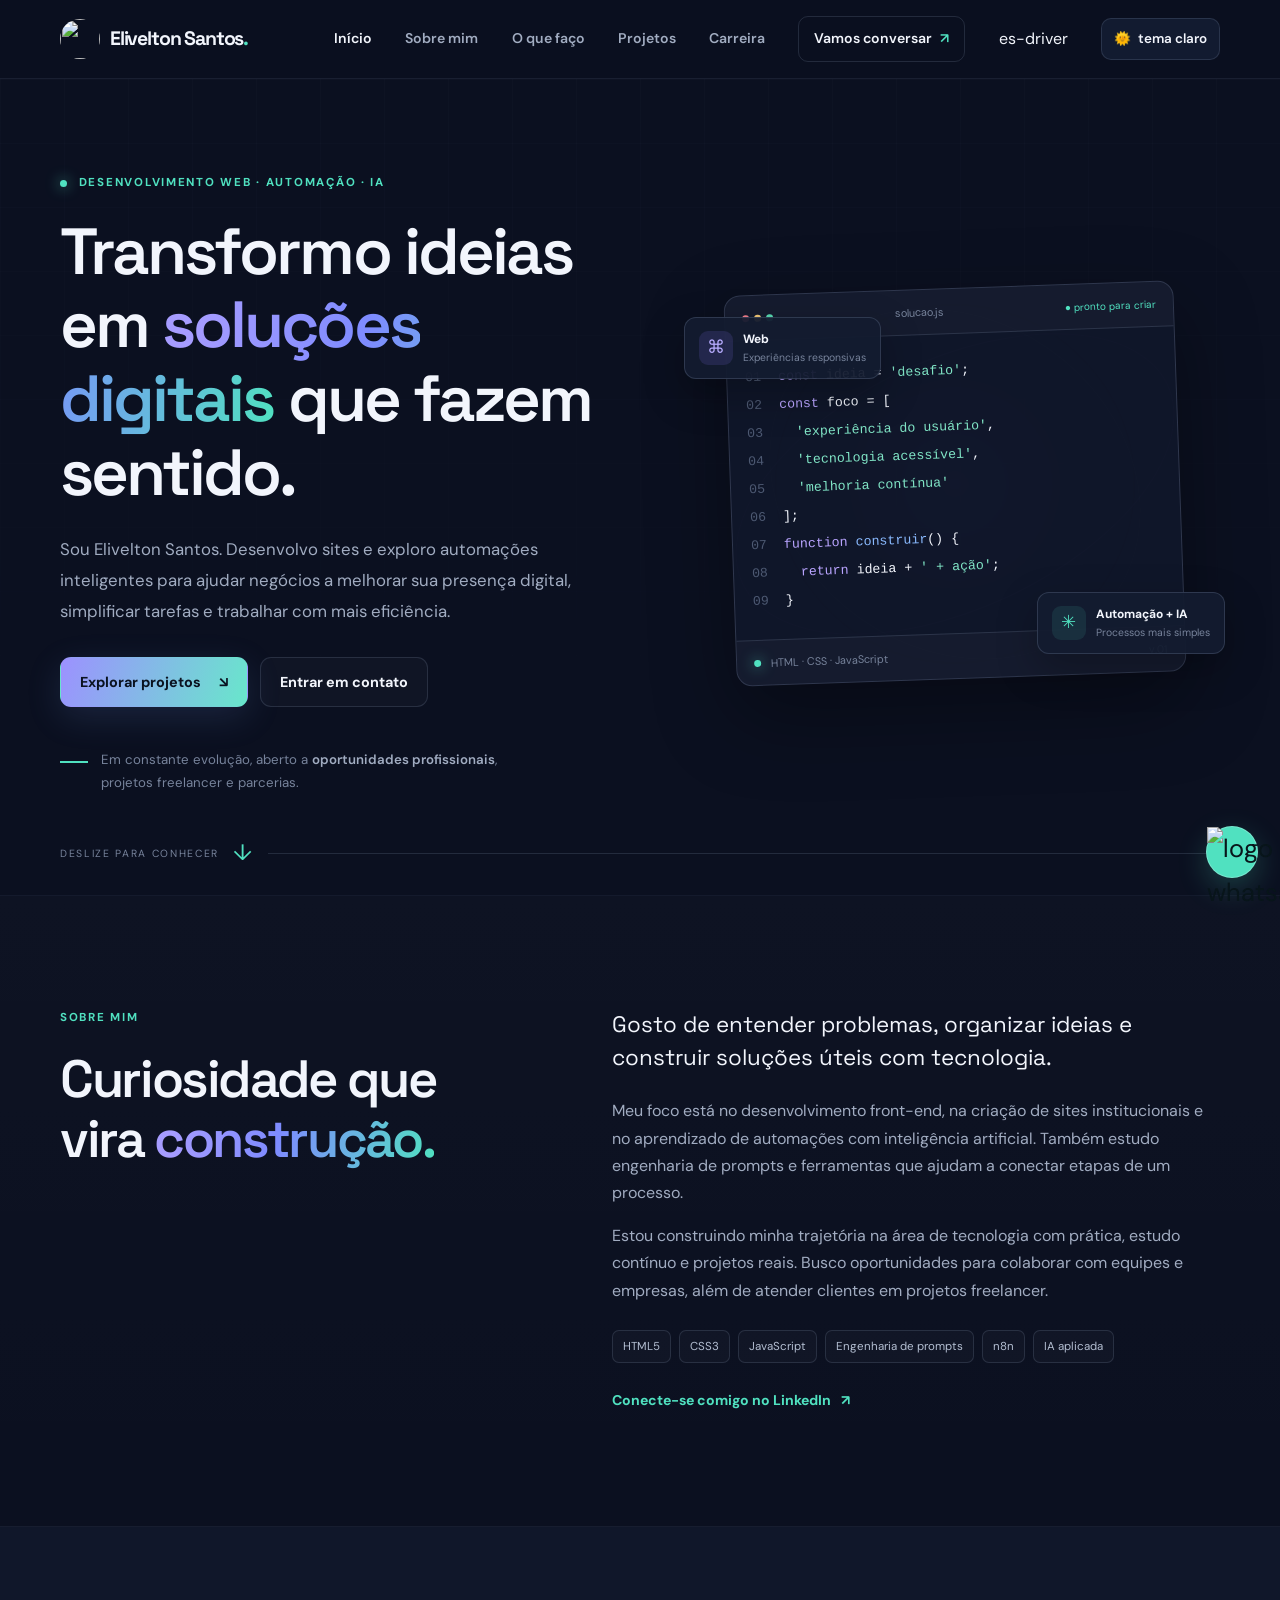
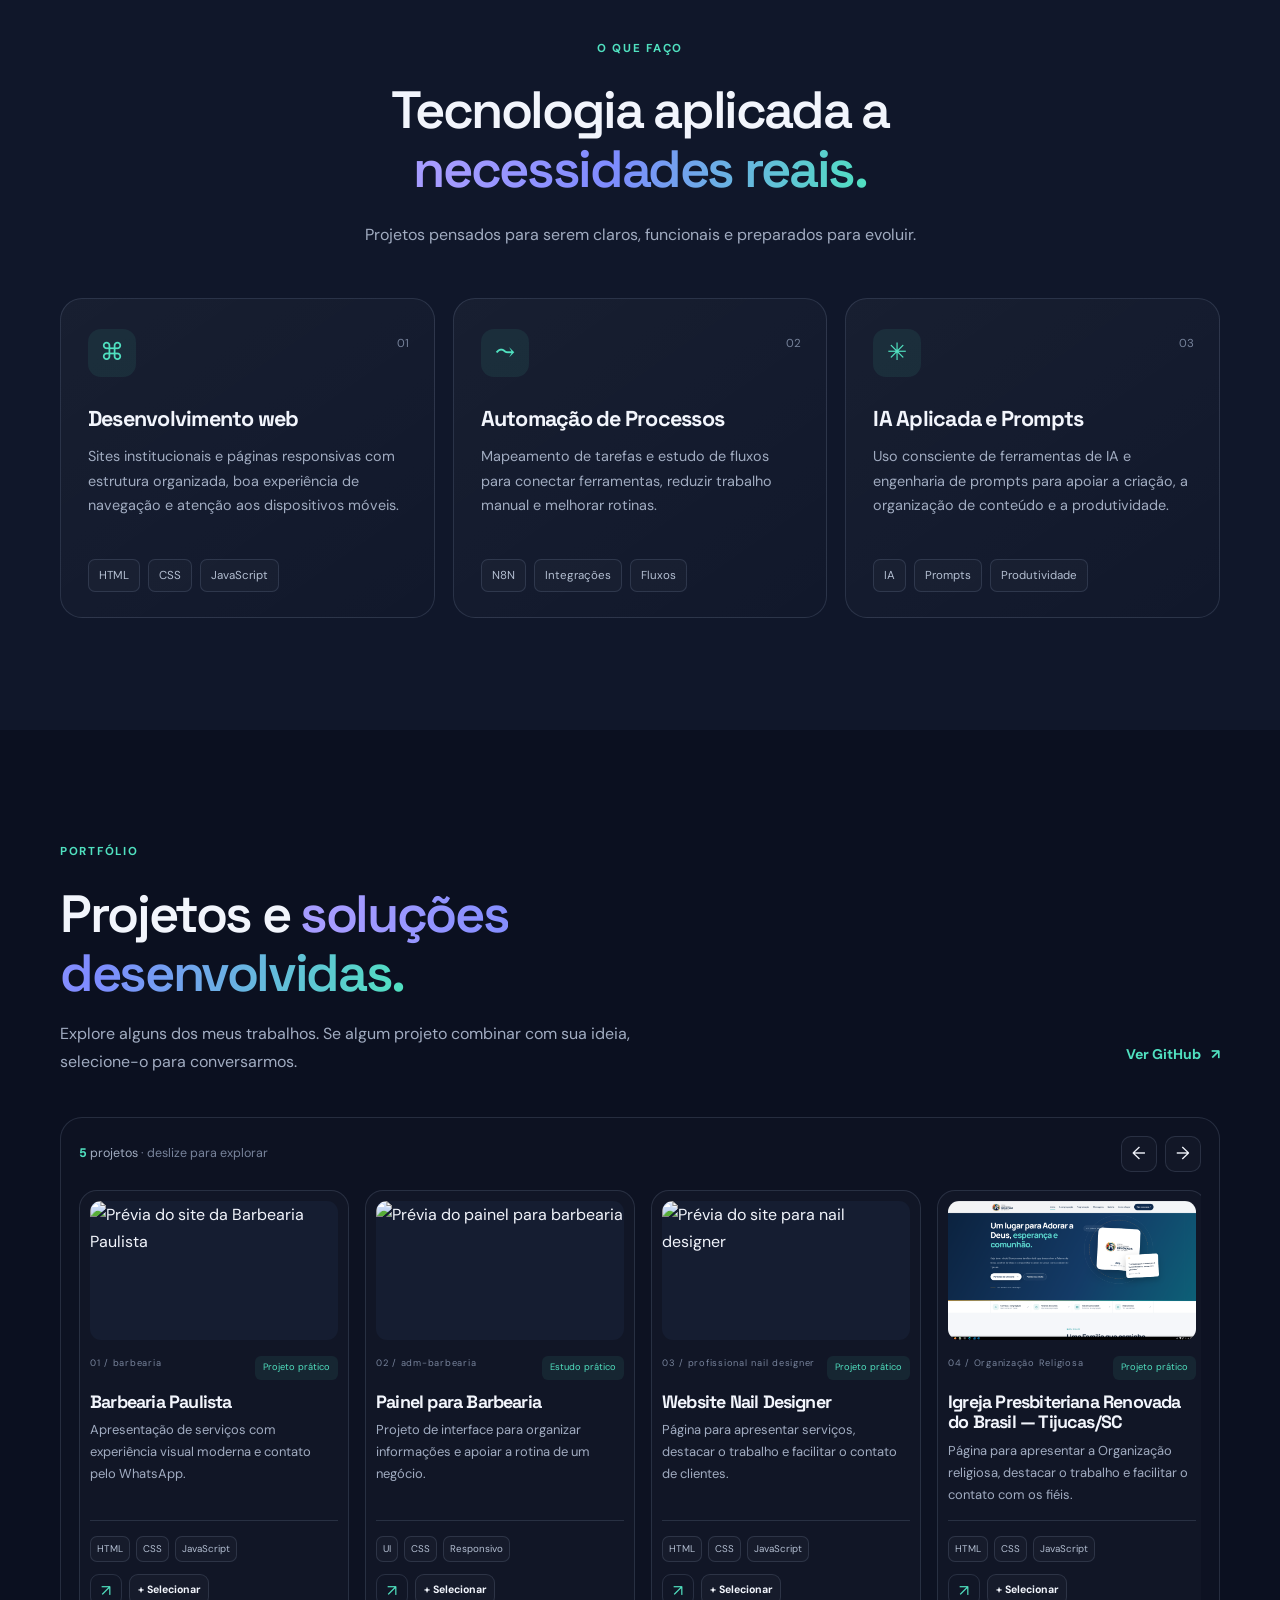
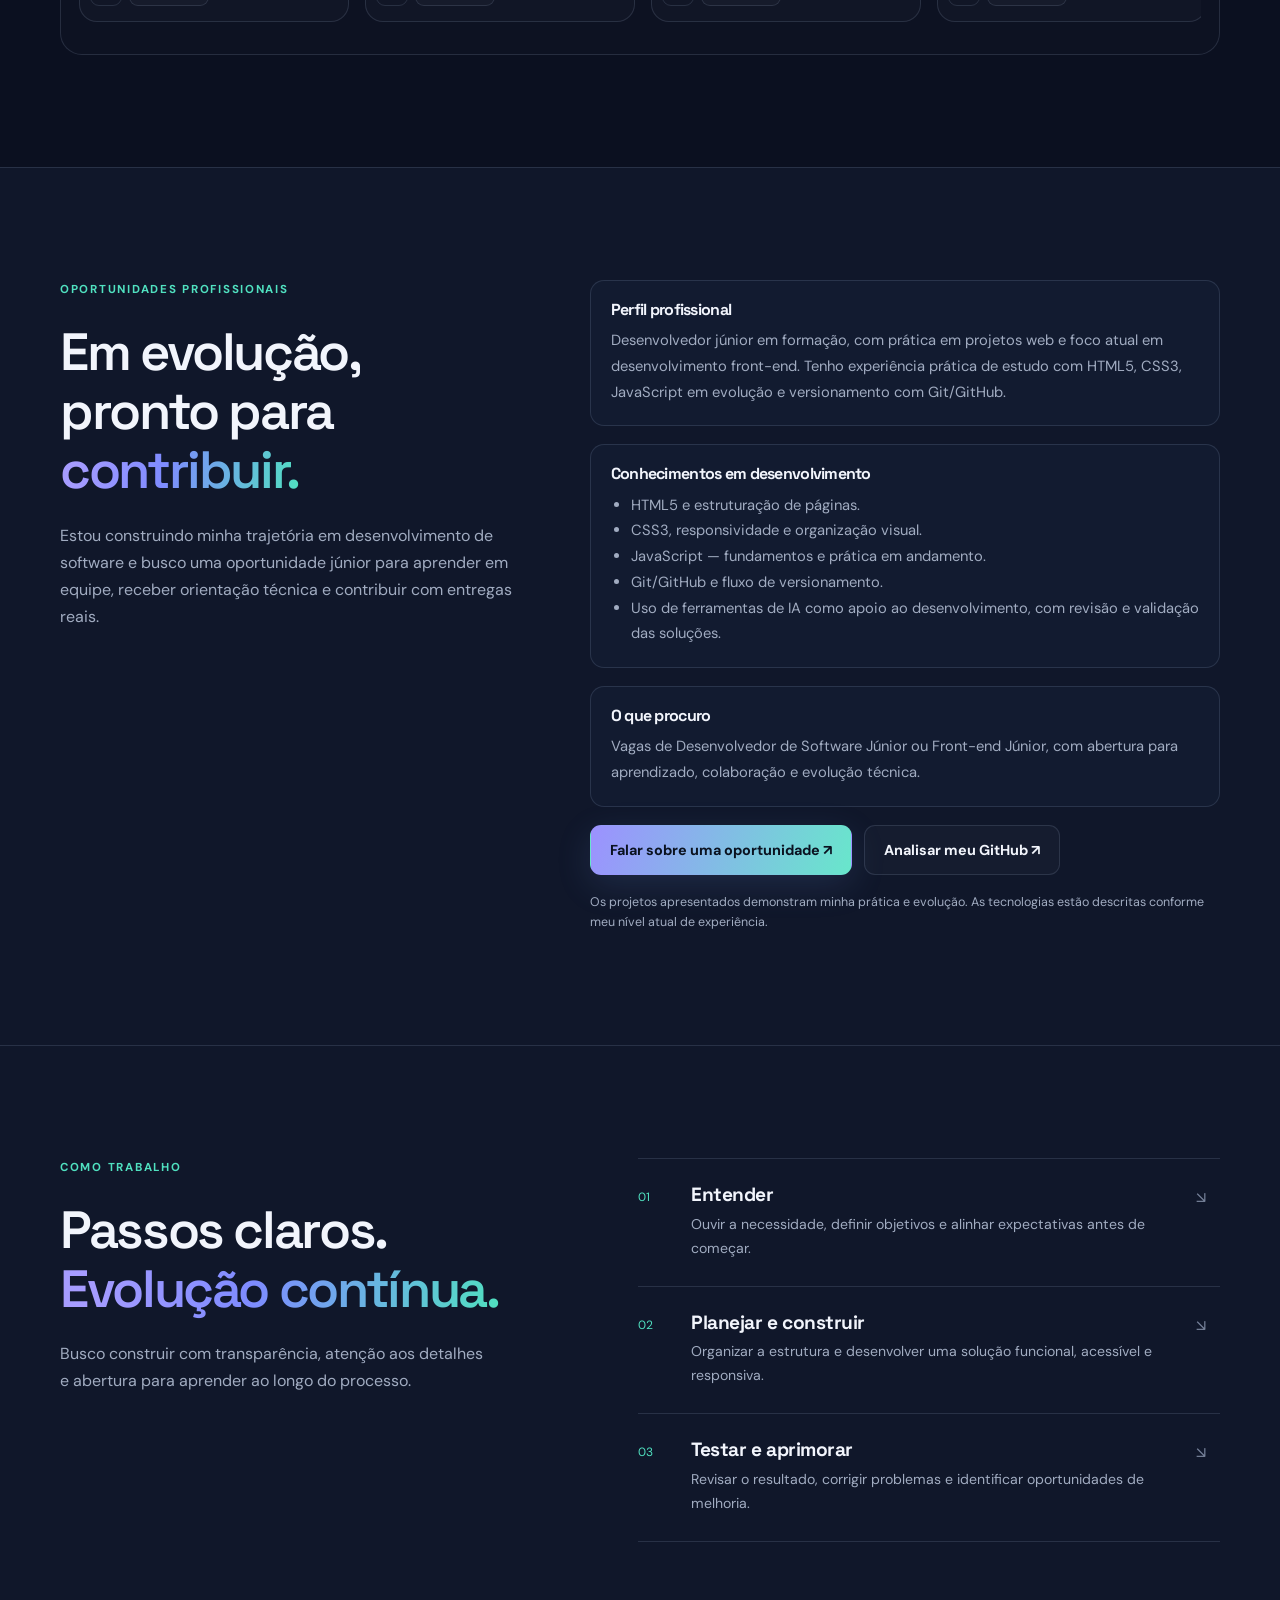
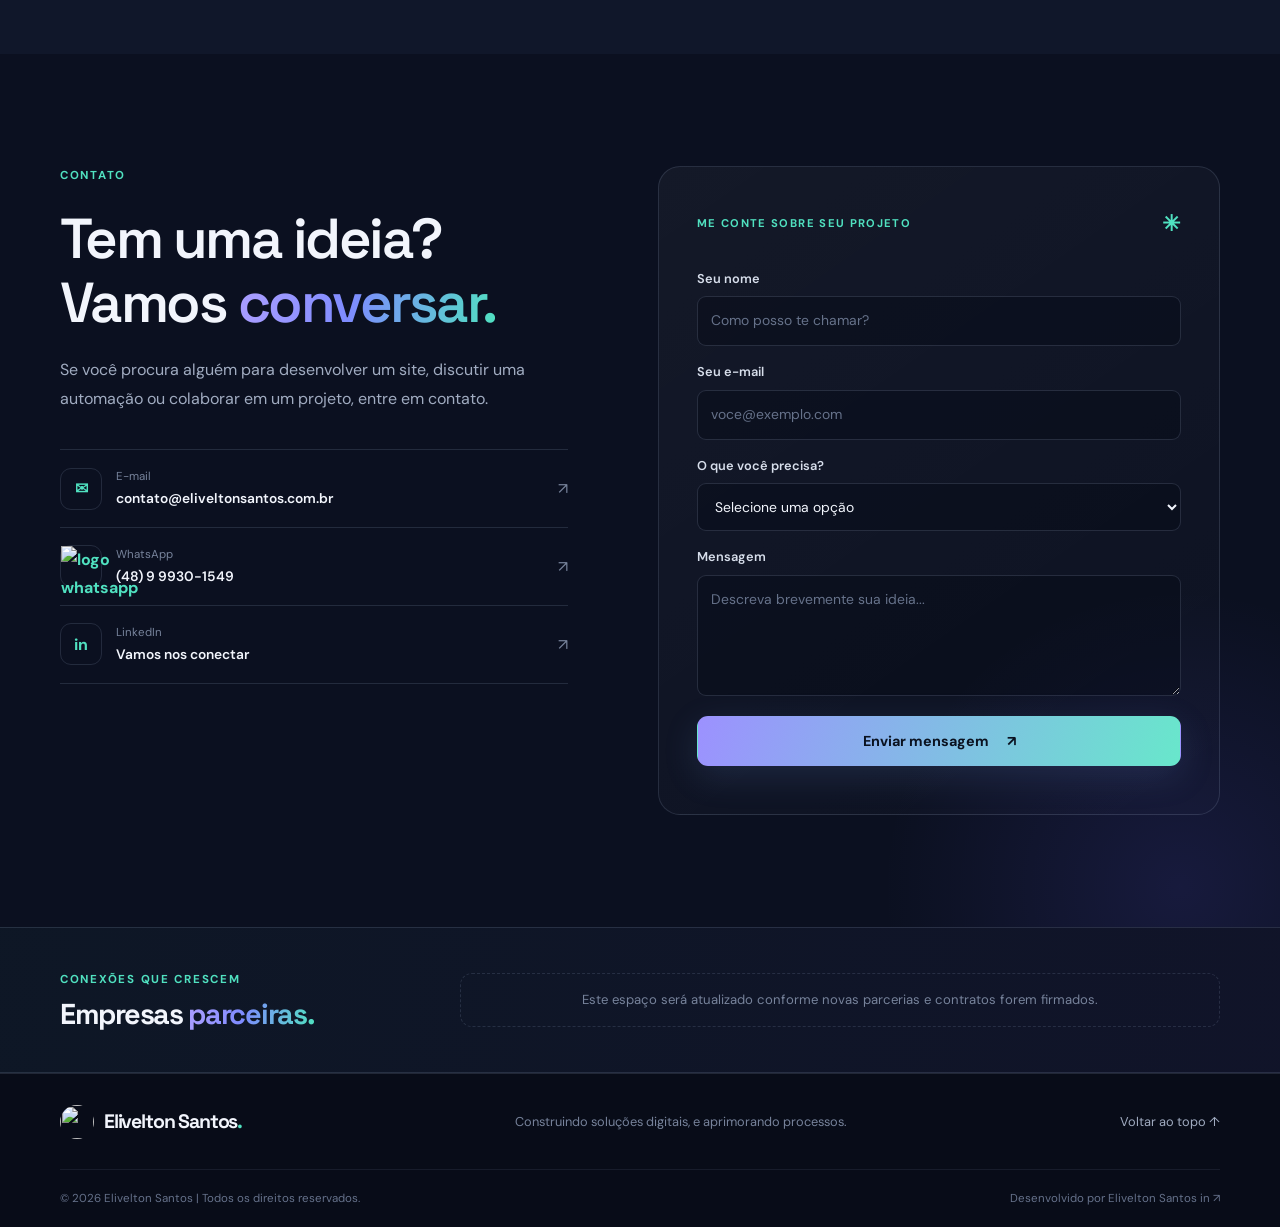
==== commit cc81afe7: "Atualizar o index.html Test page" ====
--- a/index.html
+++ b/index.html
@@ -43,6 +43,7 @@
         <a href="#projetos" class="nav-link">Projetos</a>
         <a href="#carreira" class="nav-link">Carreira</a>
         <a href="#contato" class="nav-link nav-cta">Vamos conversar <span aria-hidden="true">↗</span></a>
+        <a href="./es-driver/index.html">es-driver</a>
 
         <button class="theme-toggle" id="theme-toggle" type="button" aria-label="Ativar tema claro"
           aria-pressed="false">
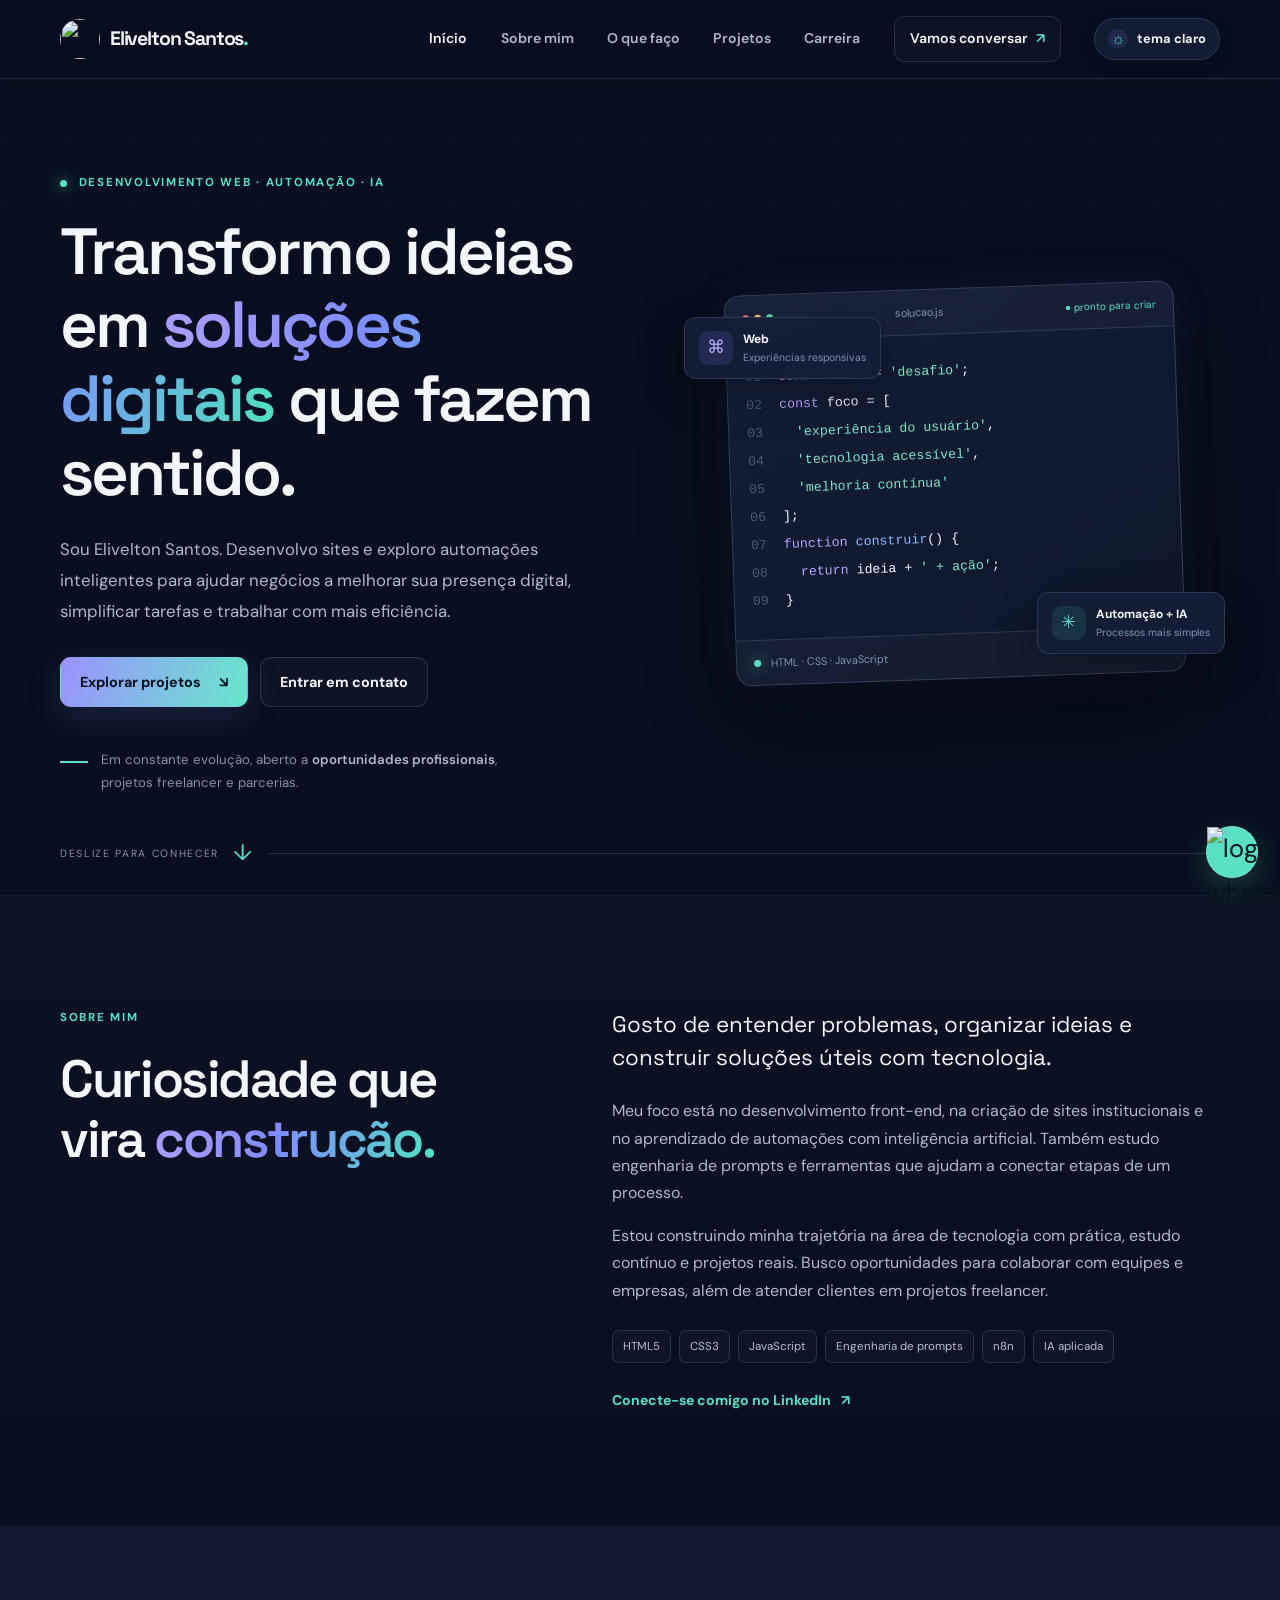
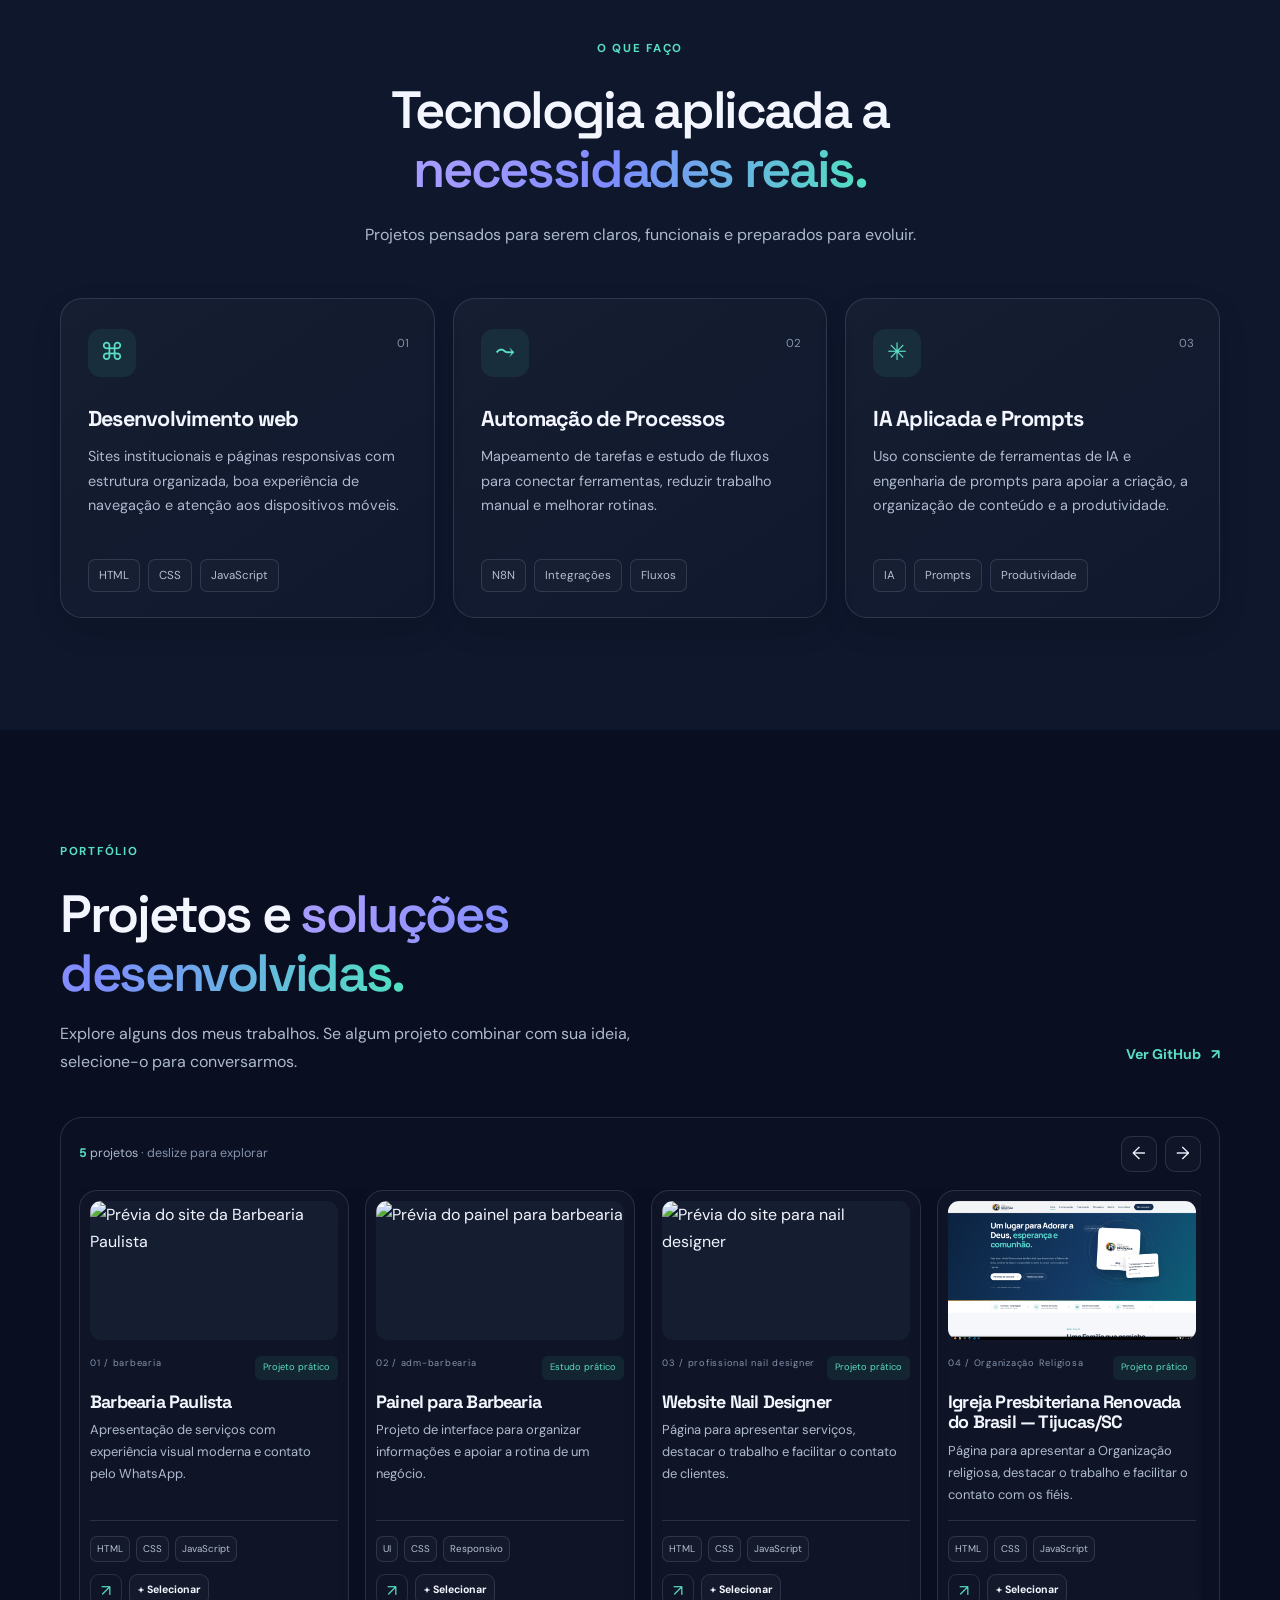
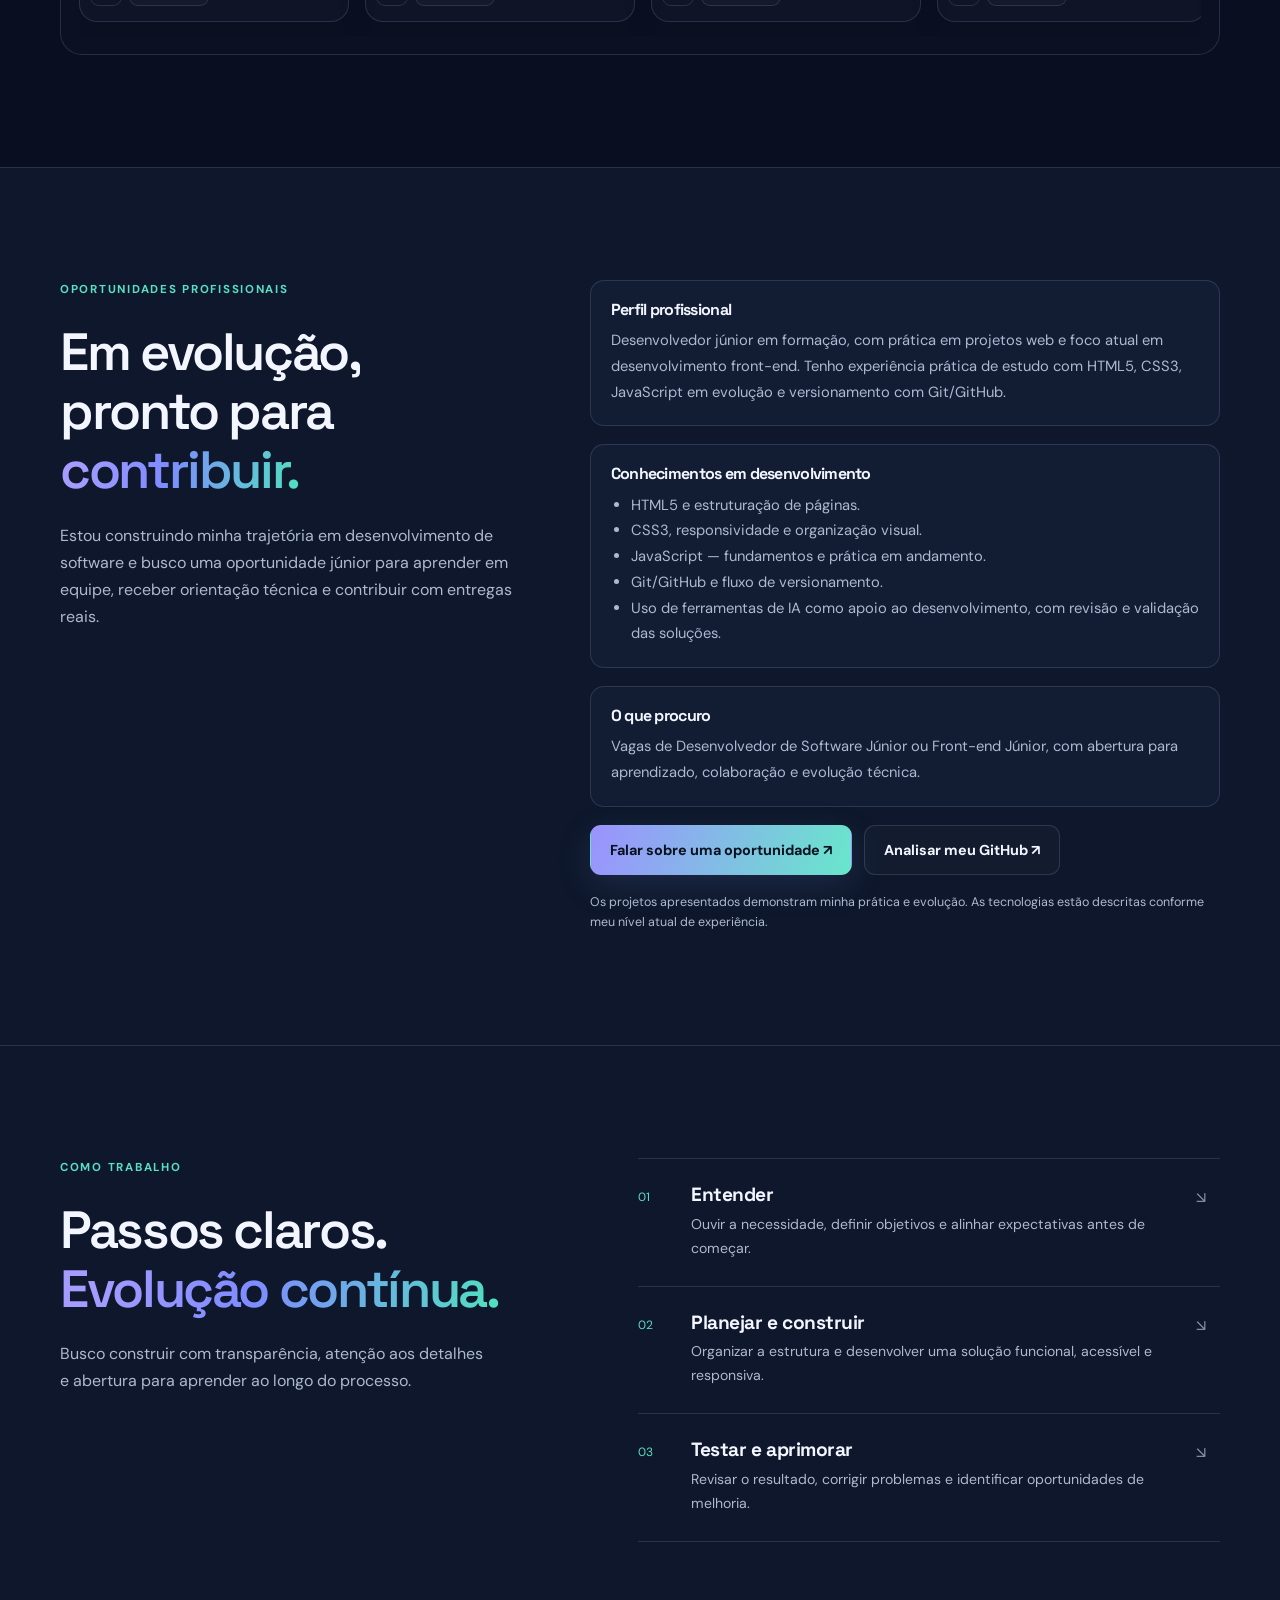
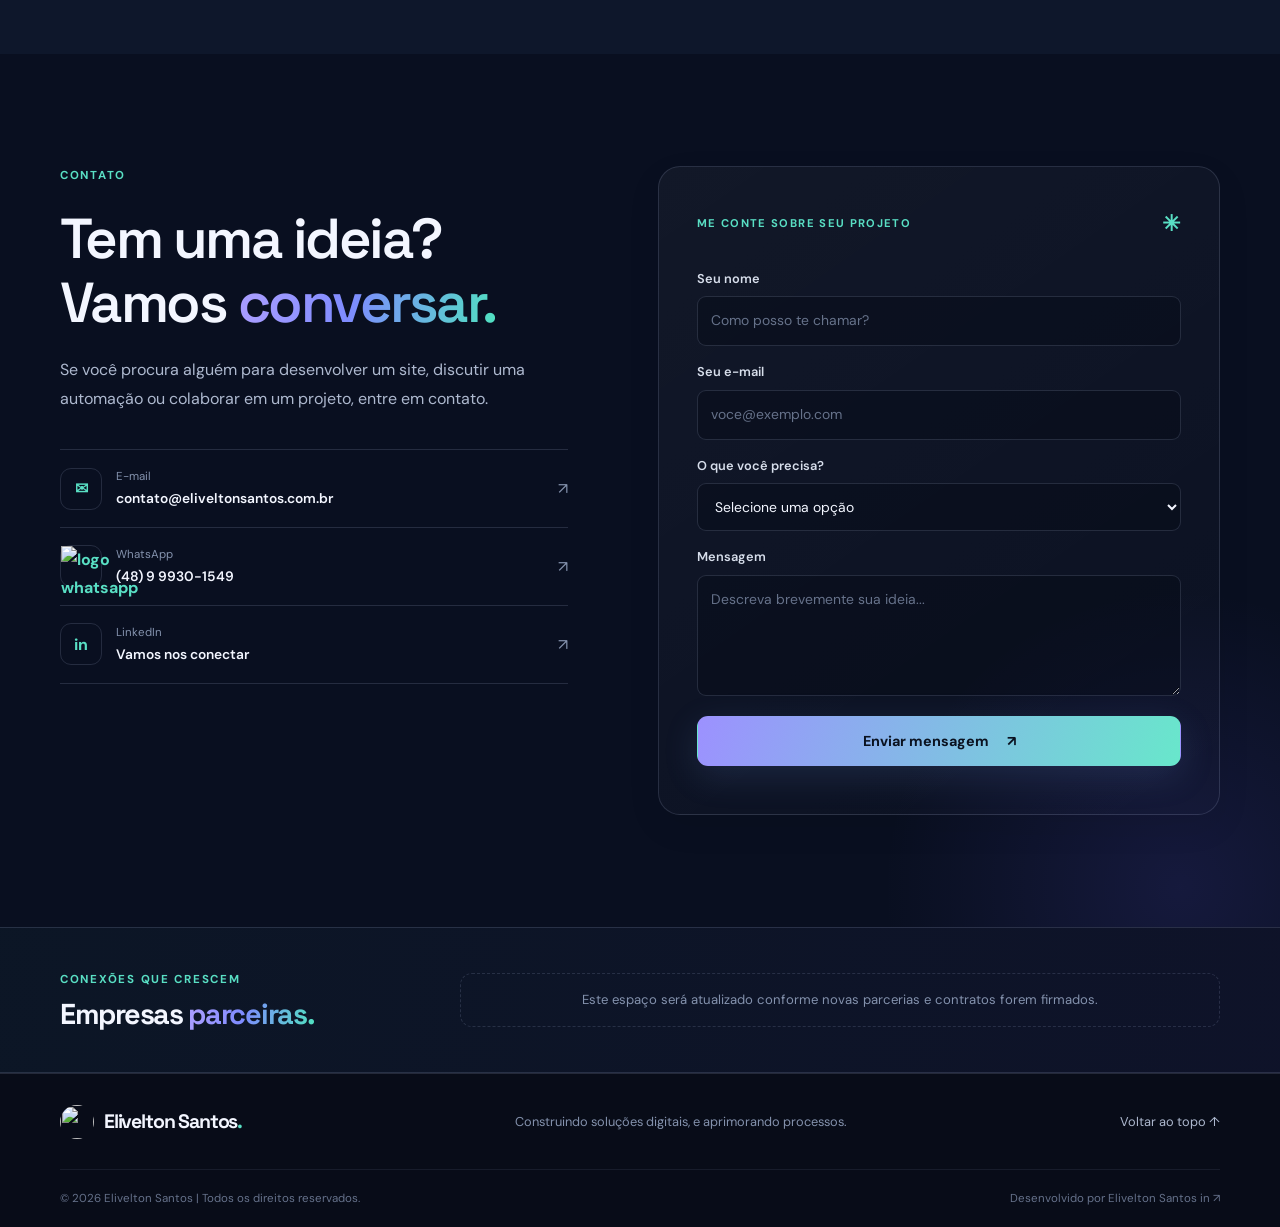
==== commit 3208906c: "Atualiza versão dos assets visuais do portfólio" ====
--- a/index.html
+++ b/index.html
@@ -21,8 +21,8 @@
   <link
     href="https://fonts.googleapis.com/css2?family=DM+Sans:wght@400;500;600;700&family=Space+Grotesk:wght@400;500;600;700&display=swap"
     rel="stylesheet">
-  <link rel="stylesheet" href="assets/css/style.css?v=20261023">
-  <script src="assets/js/script.js?v=20261023" defer></script>
+  <link rel="stylesheet" href="assets/css/style.css?v=20261123">
+  <script src="assets/js/script.js?v=20261123" defer></script>
 </head>
 
 <body>
@@ -43,7 +43,6 @@
         <a href="#projetos" class="nav-link">Projetos</a>
         <a href="#carreira" class="nav-link">Carreira</a>
         <a href="#contato" class="nav-link nav-cta">Vamos conversar <span aria-hidden="true">↗</span></a>
-        <a href="./es-driver/index.html">es-driver</a>
 
         <button class="theme-toggle" id="theme-toggle" type="button" aria-label="Ativar tema claro"
           aria-pressed="false">
--- a/assets/css/style.css
+++ b/assets/css/style.css
@@ -2123,3 +2123,87 @@
   .career-actions { flex-direction: column; }
   .career-actions .button { width: 100%; justify-content: center; }
 }
+
+
+/* Modernização visual — etapa 2 */
+:root {
+  --bg: #090f20;
+  --bg-soft: #0e172b;
+  --surface: #121d34;
+  --surface-light: #182640;
+  --text: #f3f6ff;
+  --muted: #aeb9cf;
+  --muted-dark: #8492ad;
+  --line: rgba(177, 194, 230, .16);
+  --accent: #9385ff;
+  --accent-2: #59dfc4;
+}
+[data-theme="light"] {
+  color-scheme: light;
+  --bg: #f3f5fa;
+  --bg-soft: #e9edf5;
+  --surface: #ffffff;
+  --surface-light: #f5f7fb;
+  --text: #17233b;
+  --muted: #53627b;
+  --muted-dark: #65738a;
+  --line: rgba(23, 35, 59, .13);
+  --accent: #6254d9;
+  --accent-2: #087f70;
+}
+
+/* Navegação e controle de tema */
+.site-header { background: rgba(9, 15, 32, .88); border-bottom-color: var(--line); box-shadow: 0 8px 30px rgba(0,0,0,.08); }
+.nav-link { transition: color .2s ease, opacity .2s ease; }
+.nav-cta { background: rgba(255,255,255,.025); transition: border-color .2s ease, background .2s ease, transform .2s ease; }
+.nav-cta:hover { border-color: var(--accent); background: rgba(147,133,255,.10); transform: translateY(-1px); }
+.theme-toggle { min-height: 42px; display: inline-flex; align-items: center; justify-content: center; gap: 9px; padding: 8px 13px; border: 1px solid var(--line); border-radius: 999px; background: var(--surface); color: var(--text); font-size: .8rem; font-weight: 700; cursor: pointer; box-shadow: 0 5px 18px rgba(0,0,0,.08); transition: color .2s ease, background .2s ease, border-color .2s ease, box-shadow .2s ease, transform .2s ease; }
+.theme-toggle:hover { border-color: var(--accent); box-shadow: 0 7px 22px rgba(147,133,255,.14); transform: translateY(-1px); }
+#theme-icon { width: 20px; height: 20px; display: grid; place-items: center; border-radius: 50%; color: var(--accent-2); background: rgba(147,133,255,.12); font-size: 1rem; line-height: 1; }
+:where(a,button,input,textarea,select):focus-visible { outline: 2px solid var(--accent); outline-offset: 3px; }
+
+/* Superfícies do tema escuro */
+.code-card { border-color: rgba(177,194,230,.22); background: linear-gradient(145deg,rgba(20,31,55,.97),rgba(13,22,41,.98)); box-shadow: 0 30px 85px rgba(0,0,0,.38),0 0 45px rgba(147,133,255,.07); }
+.floating-chip { border-color: var(--line); background: rgba(20,31,55,.96); backdrop-filter: blur(14px); }
+.service-card,.project-card,.contact-form { box-shadow: 0 12px 35px rgba(0,0,0,.07); }
+.service-card:hover,.project-card:hover { box-shadow: 0 18px 42px rgba(0,0,0,.13); }
+
+/* Tema claro: fundo off-white, cartões suaves e tipografia de alto contraste */
+[data-theme="light"] body { background: var(--bg); color: var(--text); }
+[data-theme="light"] .site-header { background: rgba(243,245,250,.94); border-bottom-color: var(--line); box-shadow: 0 8px 26px rgba(23,35,59,.06); }
+[data-theme="light"] .nav-link { color: var(--muted); }
+[data-theme="light"] .nav-link:hover,[data-theme="light"] .nav-link.active { color: var(--accent); }
+[data-theme="light"] .nav-cta { color: var(--text); background: rgba(255,255,255,.62); }
+[data-theme="light"] .theme-toggle { color: var(--text); background: #fff; border-color: rgba(23,35,59,.15); box-shadow: 0 5px 18px rgba(23,35,59,.07); }
+[data-theme="light"] .code-card { border-color: rgba(23,35,59,.14); background: linear-gradient(145deg,#fff,#f0f3f9); box-shadow: 0 28px 70px rgba(36,48,76,.15); }
+[data-theme="light"] .code-card-top,[data-theme="light"] .code-card-bottom { color: #586780; background: rgba(23,35,59,.035); }
+[data-theme="light"] .code-lines p { color: #25334d; }
+[data-theme="light"] .line-number { color: #8793a8; }
+[data-theme="light"] .code-purple { color: #6953c8; }
+[data-theme="light"] .code-green { color: #087f70; }
+[data-theme="light"] .code-blue { color: #315f9d; }
+[data-theme="light"] .floating-chip { border-color: rgba(23,35,59,.13); background: rgba(255,255,255,.97); box-shadow: 0 14px 35px rgba(36,48,76,.13); }
+[data-theme="light"] .floating-chip strong { color: #17233b; }
+[data-theme="light"] .floating-chip small { color: #65738a; }
+[data-theme="light"] .brand { color: var(--text); }
+[data-theme="light"] .about-section { background: linear-gradient(180deg,rgba(23,35,59,.025),transparent); border-color: var(--line); }
+[data-theme="light"] .services-section,[data-theme="light"] .approach-section,[data-theme="light"] .career-section { background: var(--bg-soft); }
+[data-theme="light"] .service-card,[data-theme="light"] .project-card,[data-theme="light"] .contact-form,[data-theme="light"] .career-summary { border-color: var(--line); background: linear-gradient(145deg,rgba(255,255,255,.97),rgba(247,249,253,.95)); box-shadow: 0 12px 32px rgba(23,35,59,.055); }
+[data-theme="light"] .service-card:hover,[data-theme="light"] .project-card:hover { border-color: rgba(98,84,217,.38); box-shadow: 0 18px 38px rgba(23,35,59,.10); }
+[data-theme="light"] .skill-list span,[data-theme="light"] .service-tags span,[data-theme="light"] .project-tags span { color: #43516a; background: rgba(23,35,59,.035); border-color: rgba(23,35,59,.12); }
+[data-theme="light"] .project-image { background: #e4e9f2; }
+[data-theme="light"] .project-status { color: #086c60; background: rgba(8,127,112,.09); }
+[data-theme="light"] .project-footer { border-top-color: var(--line); }
+[data-theme="light"] .project-footer > a { color: #087f70; background: rgba(8,127,112,.045); }
+[data-theme="light"] .button-secondary { color: var(--text); background: rgba(23,35,59,.035); border-color: var(--line); }
+[data-theme="light"] .contact-form label { color: #263651; }
+[data-theme="light"] .contact-form input,[data-theme="light"] .contact-form select,[data-theme="light"] .contact-form textarea { color: #17233b; background: #f5f7fb; border-color: rgba(23,35,59,.16); }
+[data-theme="light"] .contact-form input::placeholder,[data-theme="light"] .contact-form textarea::placeholder { color: #758198; }
+[data-theme="light"] .site-footer { background: #e7ebf3; border-top-color: var(--line); }
+[data-theme="light"] .footer-bottom { border-top-color: var(--line); color: #65738a; }
+[data-theme="light"] .footer-main p,[data-theme="light"] .back-top { color: #586780; }
+[data-theme="light"] .whatsapp-float { color: #fff; border-color: rgba(8,127,112,.2); box-shadow: 0 10px 28px rgba(8,127,112,.18); }
+
+@media (prefers-reduced-motion: reduce) {
+  .theme-toggle,.nav-cta,.service-card,.project-card { transition: none; }
+}
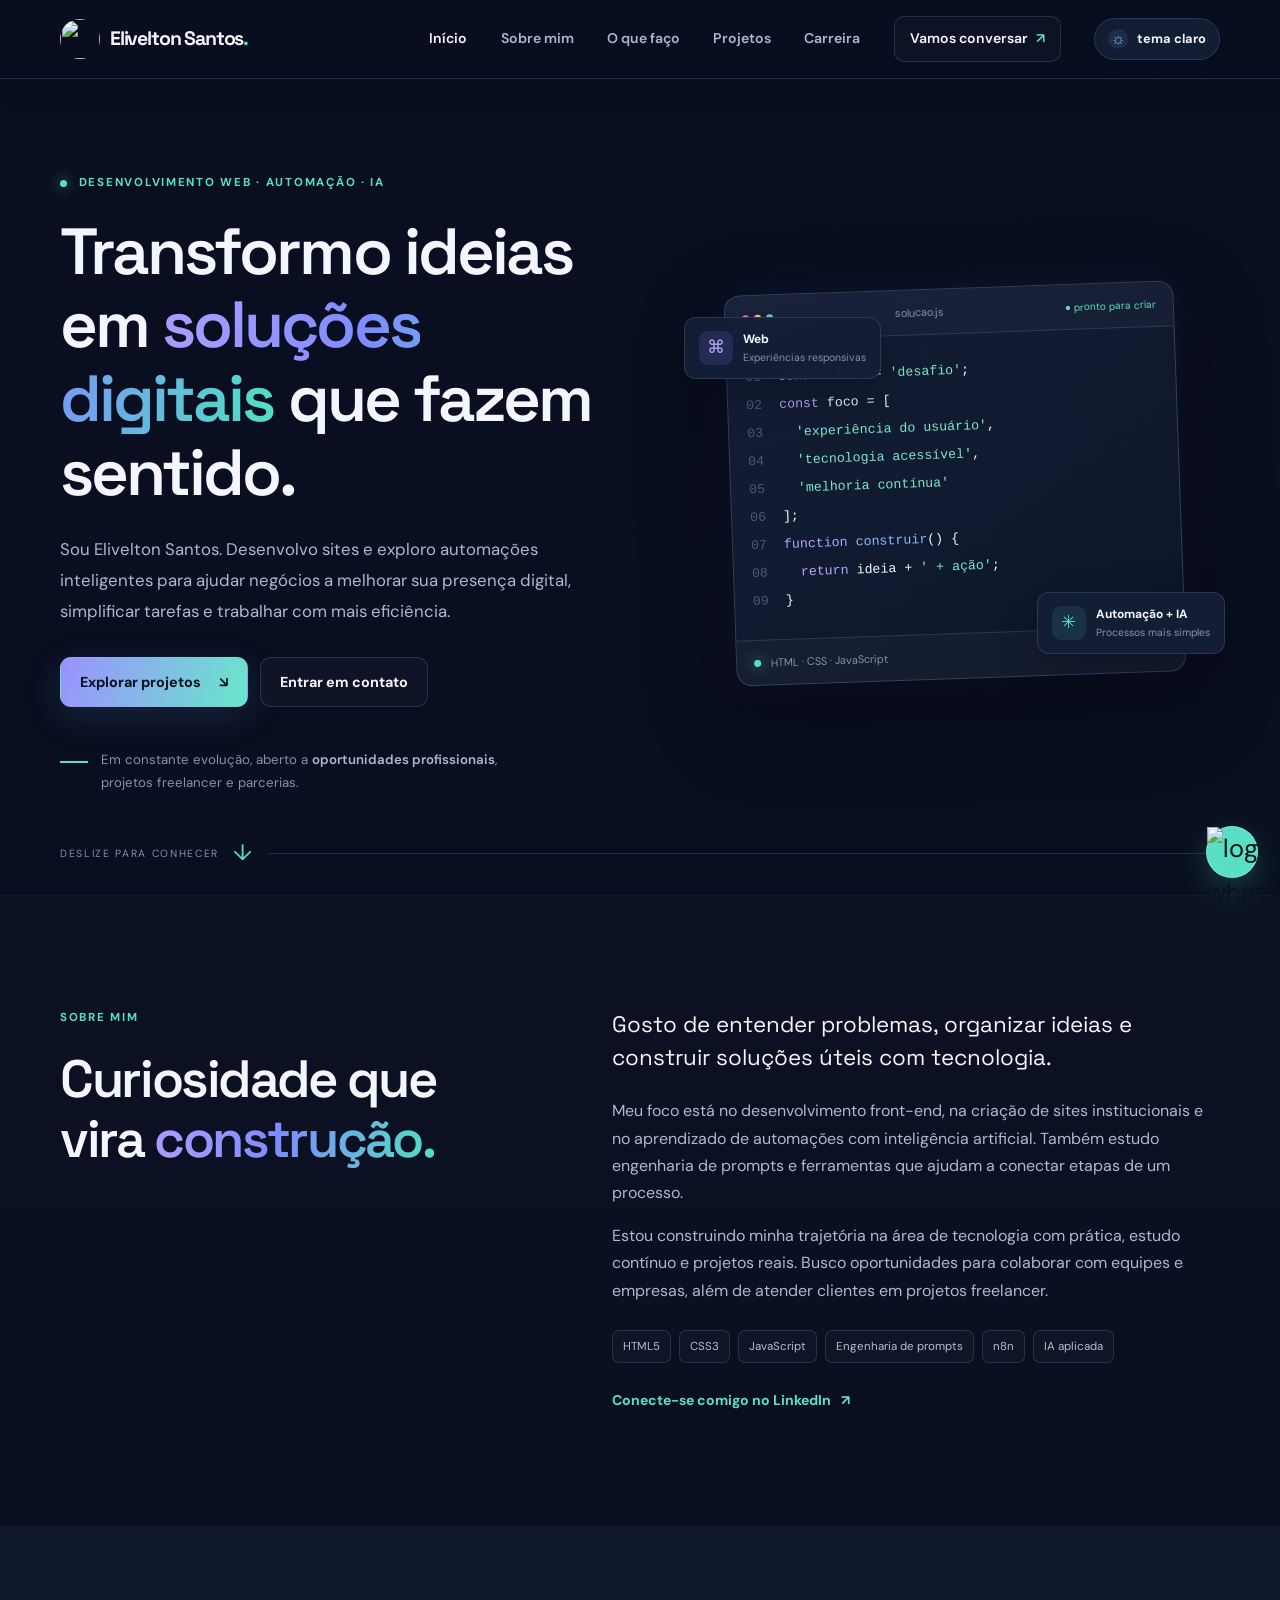
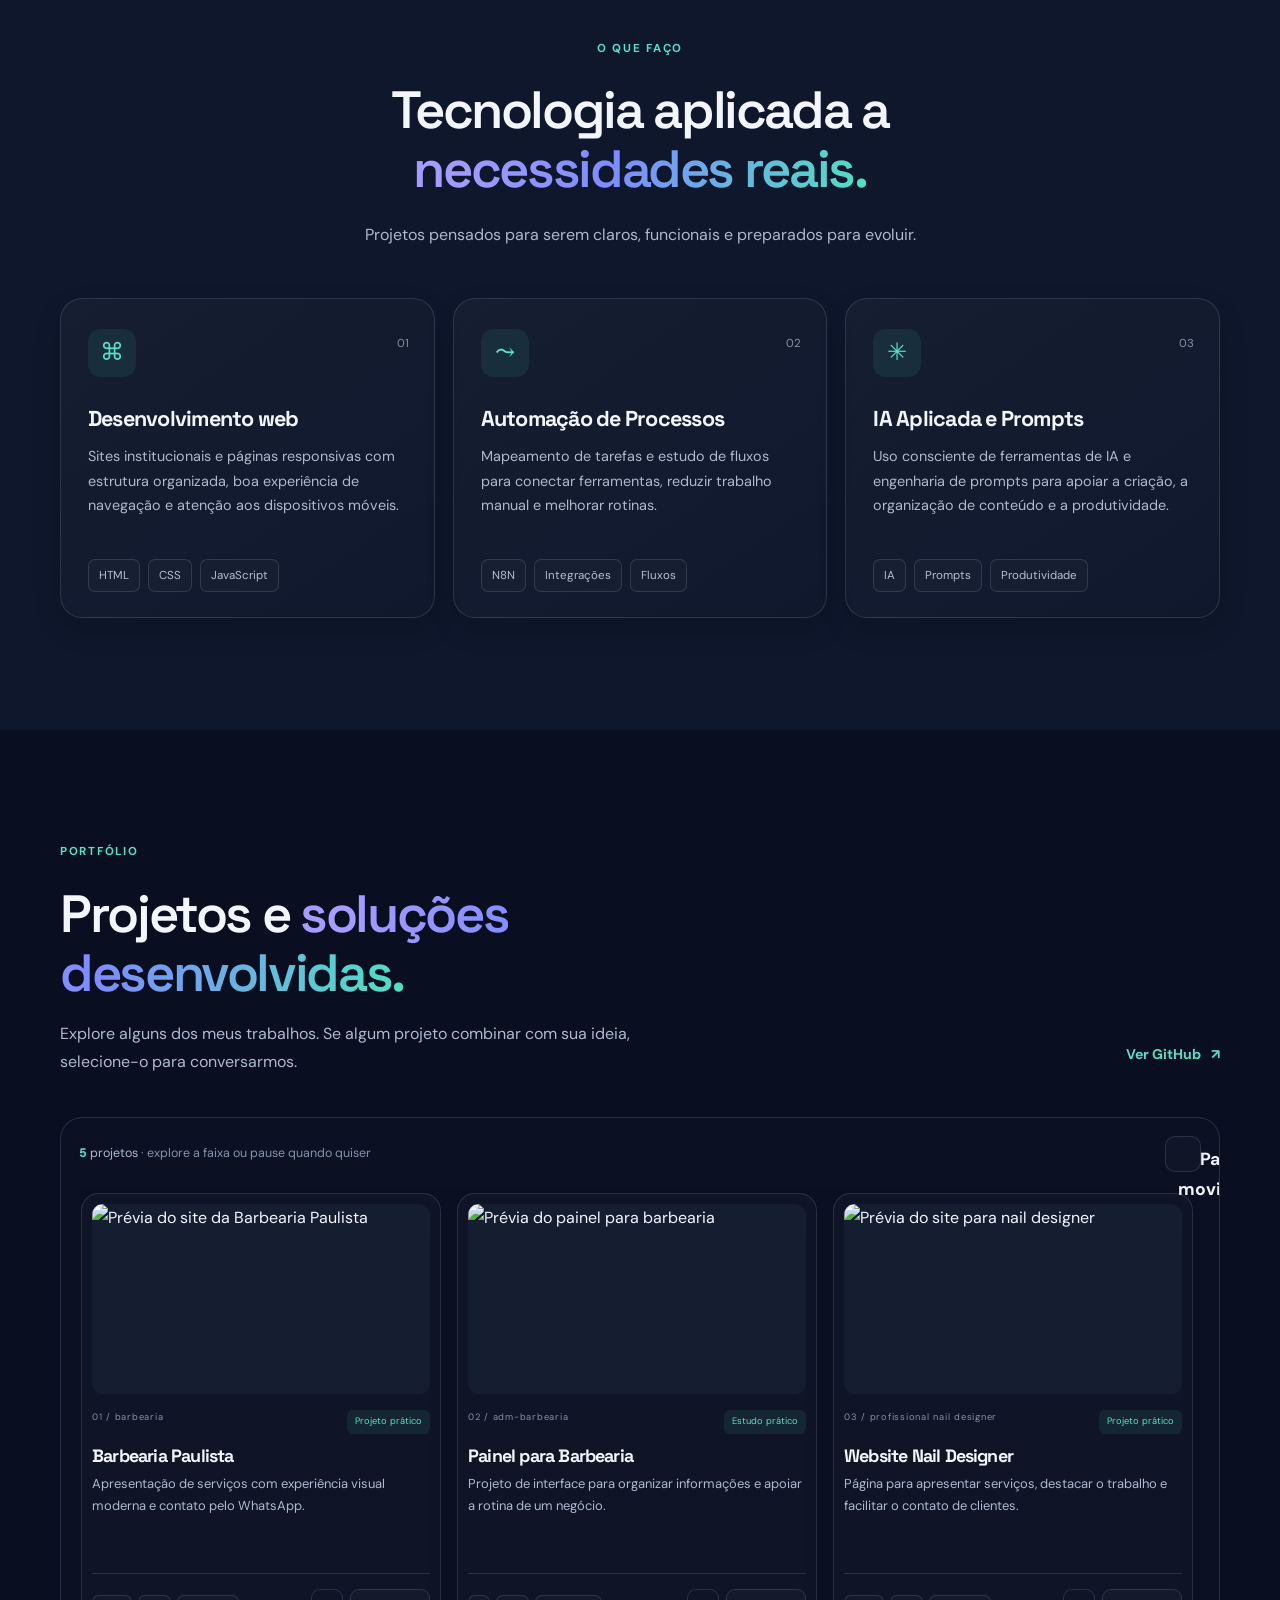
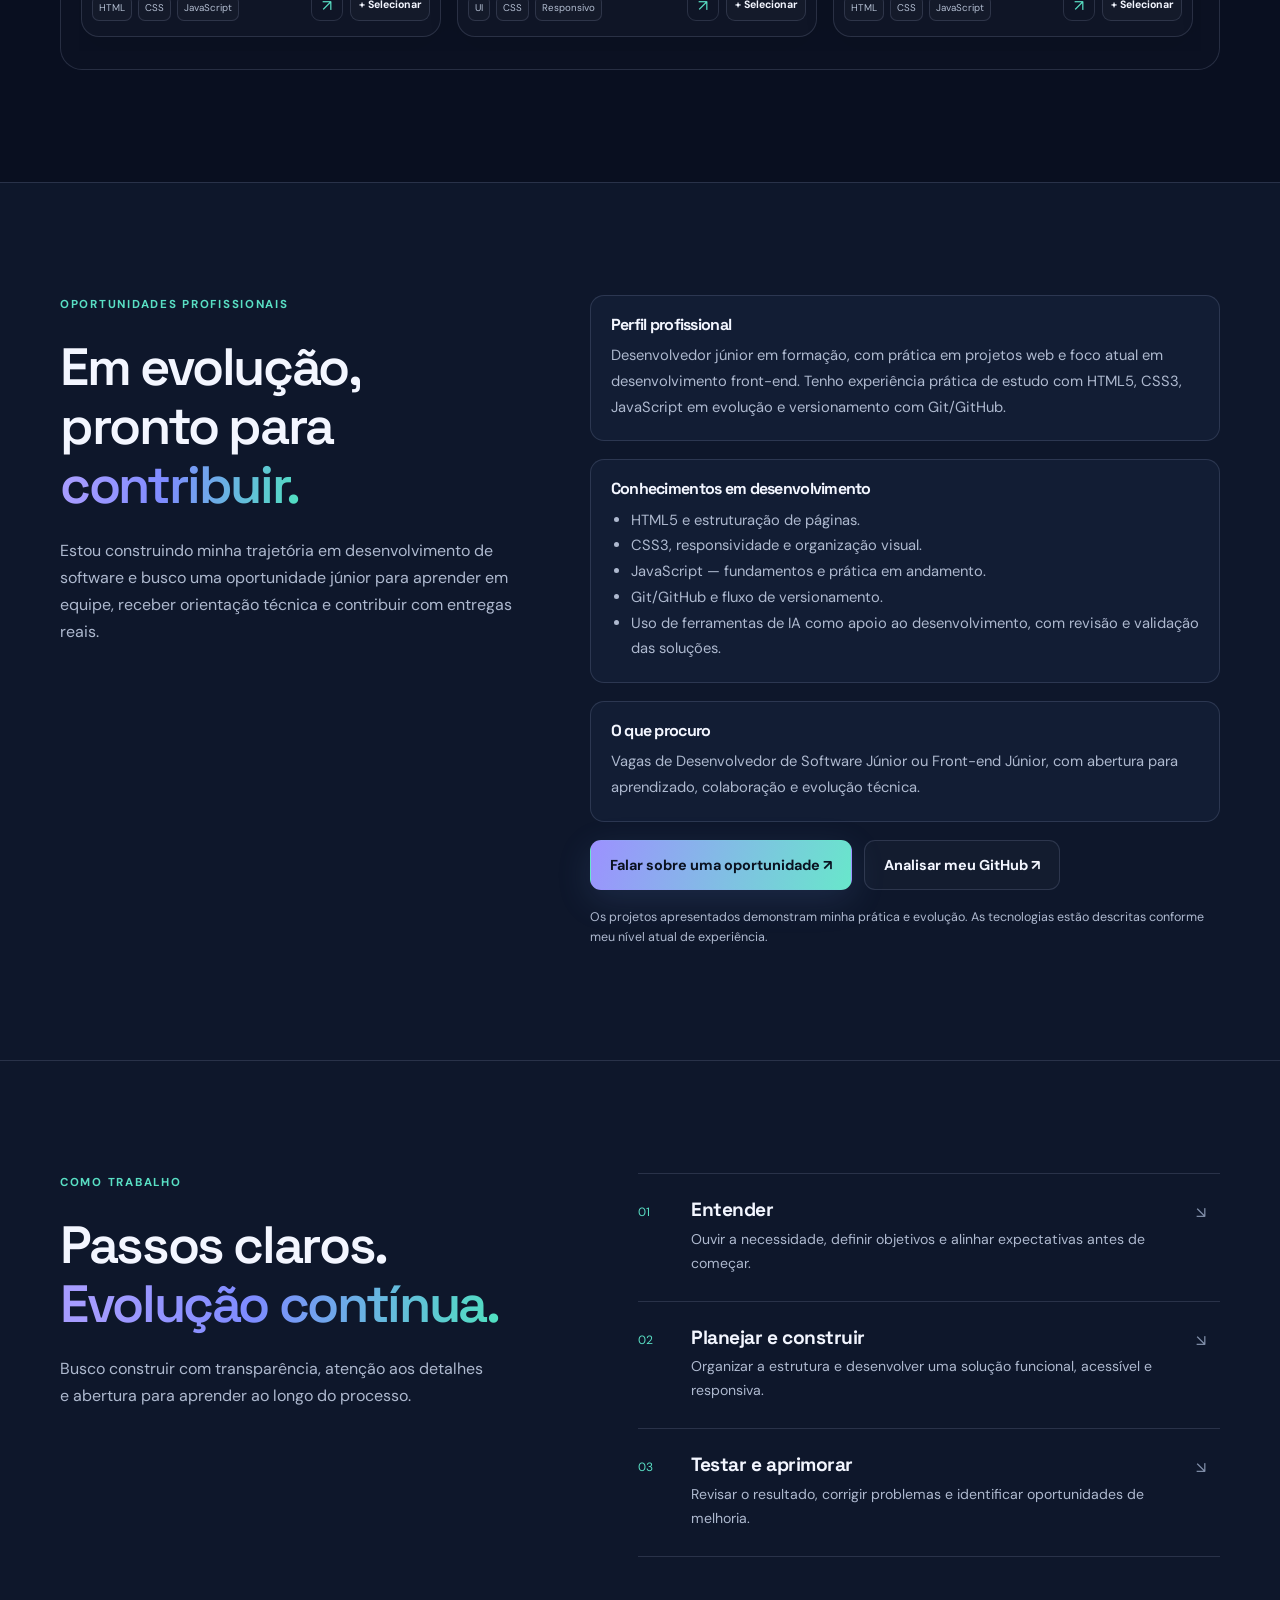
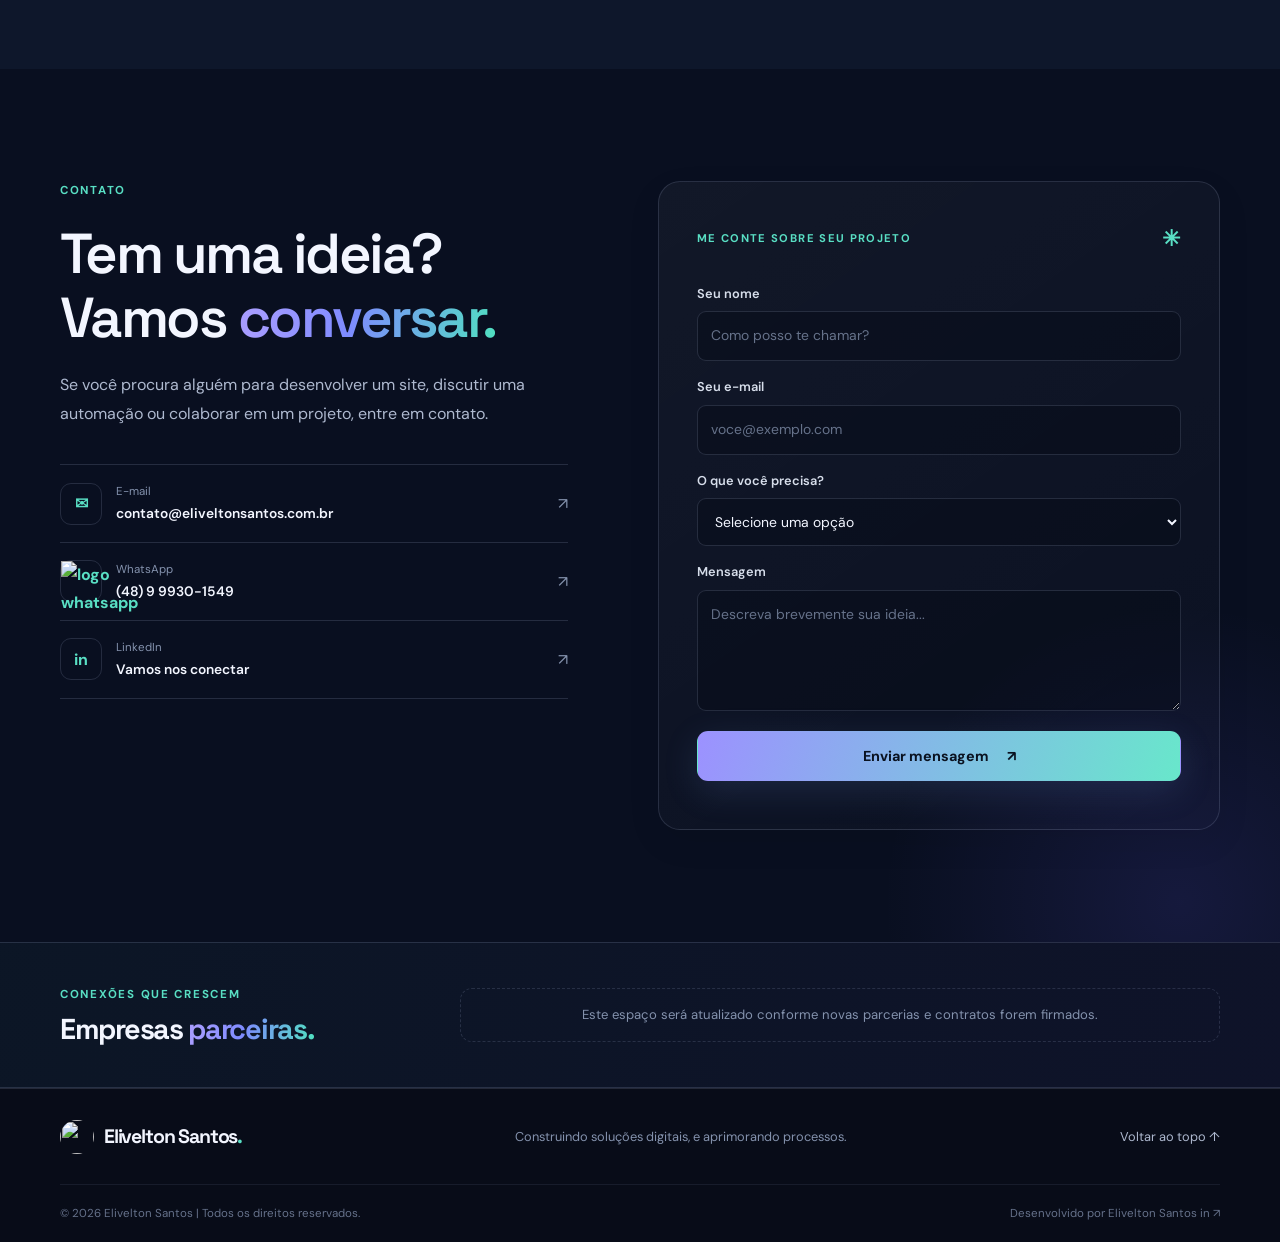
==== commit 8313c57f: "Atualiza controles acessíveis da galeria — etapa 4" ====
--- a/index.html
+++ b/index.html
@@ -21,8 +21,8 @@
   <link
     href="https://fonts.googleapis.com/css2?family=DM+Sans:wght@400;500;600;700&family=Space+Grotesk:wght@400;500;600;700&display=swap"
     rel="stylesheet">
-  <link rel="stylesheet" href="assets/css/style.css?v=20261123">
-  <script src="assets/js/script.js?v=20261123" defer></script>
+  <link rel="stylesheet" href="assets/css/style.css?v=20261123-4">
+  <script src="assets/js/script.js?v=20261123-4" defer></script>
 </head>
 
 <body>
@@ -190,13 +190,12 @@
 
         <div class="project-gallery-shell reveal">
           <div class="gallery-toolbar">
-            <p><span id="project-total">0</span> projetos <span class="gallery-hint">· deslize para explorar</span></p>
+            <p><span id="project-total">0</span> projetos <span class="gallery-hint">· explore a faixa ou pause quando quiser</span></p>
             <div class="gallery-controls" aria-label="Controles da galeria de projetos">
-              <button type="button" id="projects-scroll-left" aria-label="Ver projetos anteriores">←</button>
-              <button type="button" id="projects-scroll-right" aria-label="Ver próximos projetos">→</button>
+              <button type="button" class="gallery-motion-toggle" id="projects-motion-toggle" aria-pressed="false" aria-label="Pausar movimento automático da galeria">Pausar movimento</button>
             </div>
           </div>
-          <div class="project-gallery" id="project-gallery" tabindex="0" aria-label="Galeria de projetos"></div>
+          <div class="project-gallery" id="project-gallery" tabindex="0" role="region" aria-label="Galeria horizontal de projetos com movimento automático"></div>
         </div>
 
         <aside class="project-selection-bar" id="project-selection-bar" aria-live="polite" hidden>
--- a/assets/css/style.css
+++ b/assets/css/style.css
@@ -2207,3 +2207,390 @@
 @media (prefers-reduced-motion: reduce) {
   .theme-toggle,.nav-cta,.service-card,.project-card { transition: none; }
 }
+
+
+/* Etapa 3 — navegação adaptável e refinamento responsivo */
+.site-header {
+  isolation: isolate;
+}
+
+.nav-wrap {
+  min-width: 0;
+}
+
+.site-nav {
+  min-width: 0;
+}
+
+.nav-link {
+  white-space: nowrap;
+  text-underline-offset: 5px;
+}
+
+.nav-link:focus-visible,
+.menu-toggle:focus-visible,
+.theme-toggle:focus-visible {
+  outline: 2px solid var(--accent);
+  outline-offset: 4px;
+}
+
+.menu-toggle {
+  align-items: center;
+  justify-content: center;
+  flex: 0 0 44px;
+  color: var(--text);
+}
+
+@media (max-width: 900px) {
+  .nav-wrap {
+    min-height: 70px;
+    gap: 16px;
+  }
+
+  .brand {
+    min-width: 0;
+    font-size: clamp(1.02rem, 3vw, 1.2rem);
+  }
+
+  .brand img {
+    flex: 0 0 auto;
+  }
+
+  .menu-toggle {
+    display: flex;
+    margin-left: auto;
+  }
+
+  .site-nav {
+    position: fixed;
+    top: 70px;
+    left: 50%;
+    right: auto;
+    width: min(calc(100% - 36px), var(--container));
+    max-height: calc(100dvh - 84px);
+    overflow-x: hidden;
+    overflow-y: auto;
+    overscroll-behavior: contain;
+    display: flex;
+    flex-direction: column;
+    align-items: stretch;
+    gap: 0;
+    padding: 10px 16px 18px;
+    border: 1px solid var(--line);
+    border-top: 0;
+    border-radius: 0 0 18px 18px;
+    background: var(--surface);
+    box-shadow: 0 22px 48px rgba(0, 0, 0, .22);
+    visibility: hidden;
+    opacity: 0;
+    pointer-events: none;
+    transform: translate(-50%, -8px);
+    transition: opacity .2s ease, transform .2s ease, visibility .2s ease;
+    z-index: 110;
+  }
+
+  .site-nav.is-open {
+    visibility: visible;
+    opacity: 1;
+    pointer-events: auto;
+    transform: translate(-50%, 0);
+  }
+
+  .nav-link {
+    display: flex;
+    align-items: center;
+    min-height: 48px;
+    padding: 12px 8px;
+    white-space: normal;
+    border-bottom: 1px solid var(--line);
+  }
+
+  .nav-link.active {
+    color: var(--accent-2);
+  }
+
+  .nav-cta {
+    justify-content: center;
+    margin: 12px 0 8px;
+    border: 1px solid var(--line);
+    border-radius: 12px;
+    background: var(--surface-light);
+  }
+
+  .theme-toggle {
+    width: 100%;
+    min-height: 46px;
+    margin-top: 8px;
+  }
+
+  body.menu-open {
+    overflow: hidden;
+  }
+
+  body.menu-open::before {
+    content: "";
+    position: fixed;
+    inset: 70px 0 0;
+    z-index: 90;
+    background: rgba(3, 8, 19, .48);
+    backdrop-filter: blur(2px);
+  }
+
+  .hero-layout {
+    gap: clamp(22px, 4vw, 38px);
+  }
+
+  .service-grid {
+    grid-template-columns: repeat(2, minmax(0, 1fr));
+  }
+
+  .service-card p {
+    min-height: 0;
+  }
+}
+
+@media (max-width: 600px) {
+  .nav-wrap {
+    min-height: 66px;
+  }
+
+  .site-nav {
+    top: 66px;
+    width: calc(100% - 30px);
+    max-height: calc(100dvh - 78px);
+    padding-inline: 13px;
+  }
+
+  body.menu-open::before {
+    top: 66px;
+  }
+
+  .service-grid {
+    grid-template-columns: 1fr;
+  }
+
+  .hero-actions,
+  .career-actions {
+    align-items: stretch;
+  }
+
+  .hero-actions .button,
+  .career-actions .button {
+    width: 100%;
+    justify-content: center;
+  }
+
+  .section-heading h2,
+  .contact-copy h2 {
+    overflow-wrap: anywhere;
+  }
+}
+
+@media (max-width: 360px) {
+  .brand {
+    gap: 7px;
+    font-size: .98rem;
+  }
+
+  .brand img {
+    width: 32px;
+    height: 32px;
+  }
+
+  .menu-toggle {
+    width: 42px;
+    height: 42px;
+    flex-basis: 42px;
+  }
+
+  .nav-wrap {
+    gap: 10px;
+  }
+}
+
+@media (prefers-reduced-motion: reduce) {
+  .site-nav,
+  .menu-toggle span {
+    transition: none;
+  }
+}
+
+
+@media (max-width: 760px) {
+  .service-grid {
+    grid-template-columns: 1fr;
+  }
+}
+
+
+/* Etapa 4 — galeria em faixa contínua com seleção preservada */
+.project-gallery-shell {
+  position: relative;
+  padding: 18px;
+}
+
+.gallery-toolbar {
+  align-items: center;
+}
+
+.gallery-controls {
+  flex: 0 0 auto;
+}
+
+.gallery-motion-toggle {
+  min-height: 36px;
+  padding: 8px 12px;
+  border: 1px solid var(--line);
+  border-radius: 999px;
+  background: var(--surface);
+  color: var(--text);
+  font: inherit;
+  font-size: .72rem;
+  font-weight: 700;
+  cursor: pointer;
+  transition: border-color .2s ease, color .2s ease, background .2s ease;
+}
+
+.gallery-motion-toggle:hover,
+.gallery-motion-toggle:focus-visible {
+  border-color: var(--accent-2);
+  color: var(--accent-2);
+}
+
+.gallery-motion-toggle:focus-visible,
+.project-select:focus-visible,
+.project-open:focus-visible,
+.project-image:focus-visible {
+  outline: 2px solid var(--accent);
+  outline-offset: 3px;
+}
+
+.project-gallery {
+  display: block;
+  overflow: hidden;
+  padding: 5px 2px 14px;
+  scroll-snap-type: none;
+  scrollbar-width: none;
+  touch-action: pan-x;
+  -webkit-overflow-scrolling: touch;
+}
+
+.project-gallery::-webkit-scrollbar {
+  display: none;
+}
+
+.project-track {
+  display: flex;
+  align-items: stretch;
+  width: max-content;
+  animation: project-marquee 48s linear infinite;
+  will-change: transform;
+}
+
+.project-gallery-group {
+  display: flex;
+  align-items: stretch;
+  flex: 0 0 auto;
+  gap: 16px;
+  padding-right: 16px;
+}
+
+.project-gallery .project-card {
+  flex: 0 0 clamp(270px, 30vw, 360px);
+  width: clamp(270px, 30vw, 360px);
+  min-width: 0;
+  scroll-snap-align: unset;
+}
+
+.project-gallery-shell:hover .project-track,
+.project-gallery-shell:focus-within .project-track,
+.project-gallery-shell.is-paused .project-track,
+.project-gallery.is-interacting .project-track {
+  animation-play-state: paused;
+}
+
+.project-gallery-shell.is-reduced-motion .project-track {
+  animation: none;
+  transform: none;
+}
+
+.project-gallery-shell.is-reduced-motion .project-gallery {
+  overflow-x: auto;
+  scrollbar-width: thin;
+  scroll-snap-type: x proximity;
+}
+
+.project-gallery-shell.is-reduced-motion .project-gallery-group:last-child {
+  display: none;
+}
+
+.project-gallery.is-interacting {
+  overflow-x: auto;
+  scrollbar-width: thin;
+  scroll-snap-type: x proximity;
+}
+
+.project-gallery.is-interacting .project-gallery-group {
+  scroll-snap-align: start;
+}
+
+@keyframes project-marquee {
+  from { transform: translateX(0); }
+  to { transform: translateX(-50%); }
+}
+
+@media (max-width: 1000px) {
+  .project-gallery .project-card {
+    flex-basis: clamp(260px, 43vw, 340px);
+    width: clamp(260px, 43vw, 340px);
+  }
+}
+
+@media (max-width: 680px) {
+  .project-gallery-shell {
+    padding: 12px;
+  }
+
+  .gallery-toolbar {
+    align-items: flex-start;
+    gap: 12px;
+  }
+
+  .gallery-toolbar p {
+    max-width: 62%;
+    line-height: 1.5;
+  }
+
+  .gallery-motion-toggle {
+    min-height: 38px;
+    padding-inline: 10px;
+    font-size: .67rem;
+  }
+
+  .project-gallery .project-card {
+    flex-basis: 82vw;
+    width: 82vw;
+    max-width: 330px;
+  }
+
+  .project-gallery-group {
+    gap: 12px;
+    padding-right: 12px;
+  }
+}
+
+@media (prefers-reduced-motion: reduce) {
+  .project-track {
+    animation: none !important;
+    transform: none !important;
+  }
+
+  .project-gallery {
+    overflow-x: auto;
+    scroll-snap-type: x proximity;
+  }
+
+  .project-gallery-group:last-child {
+    display: none;
+  }
+}
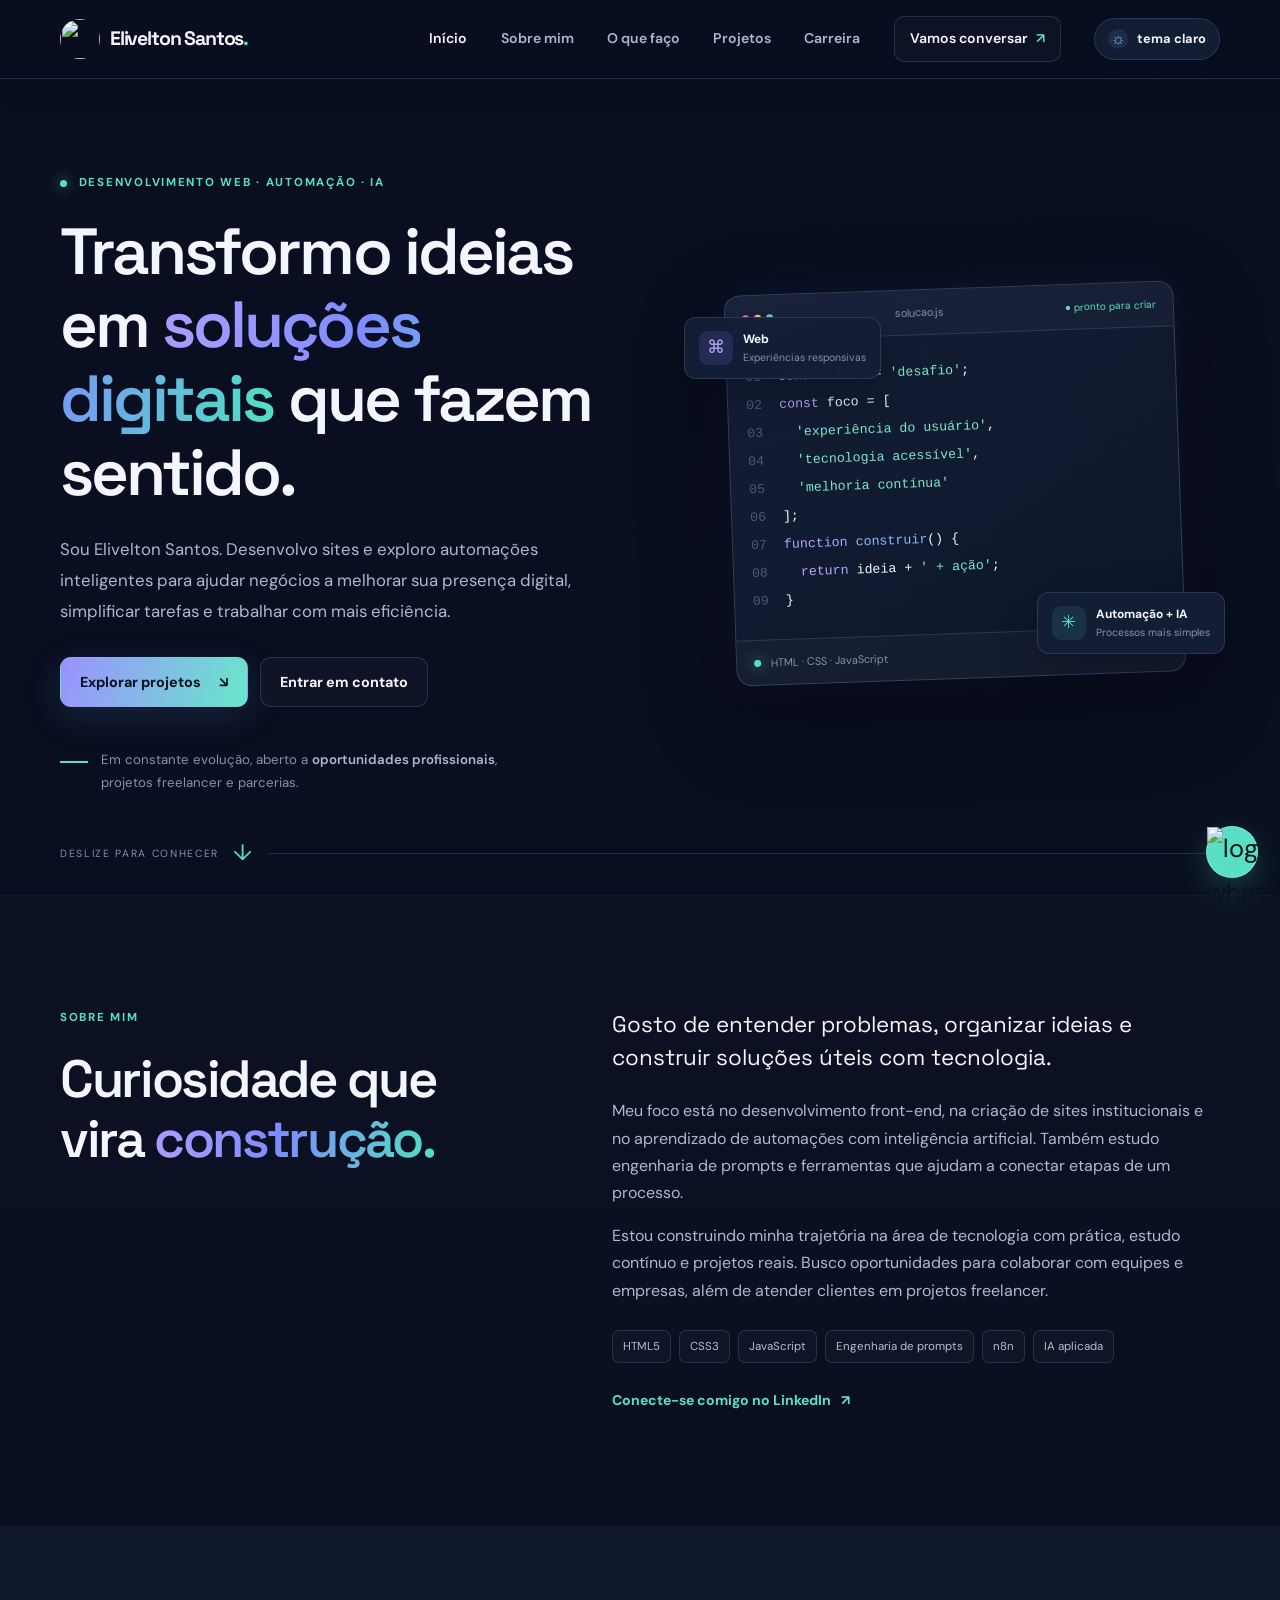
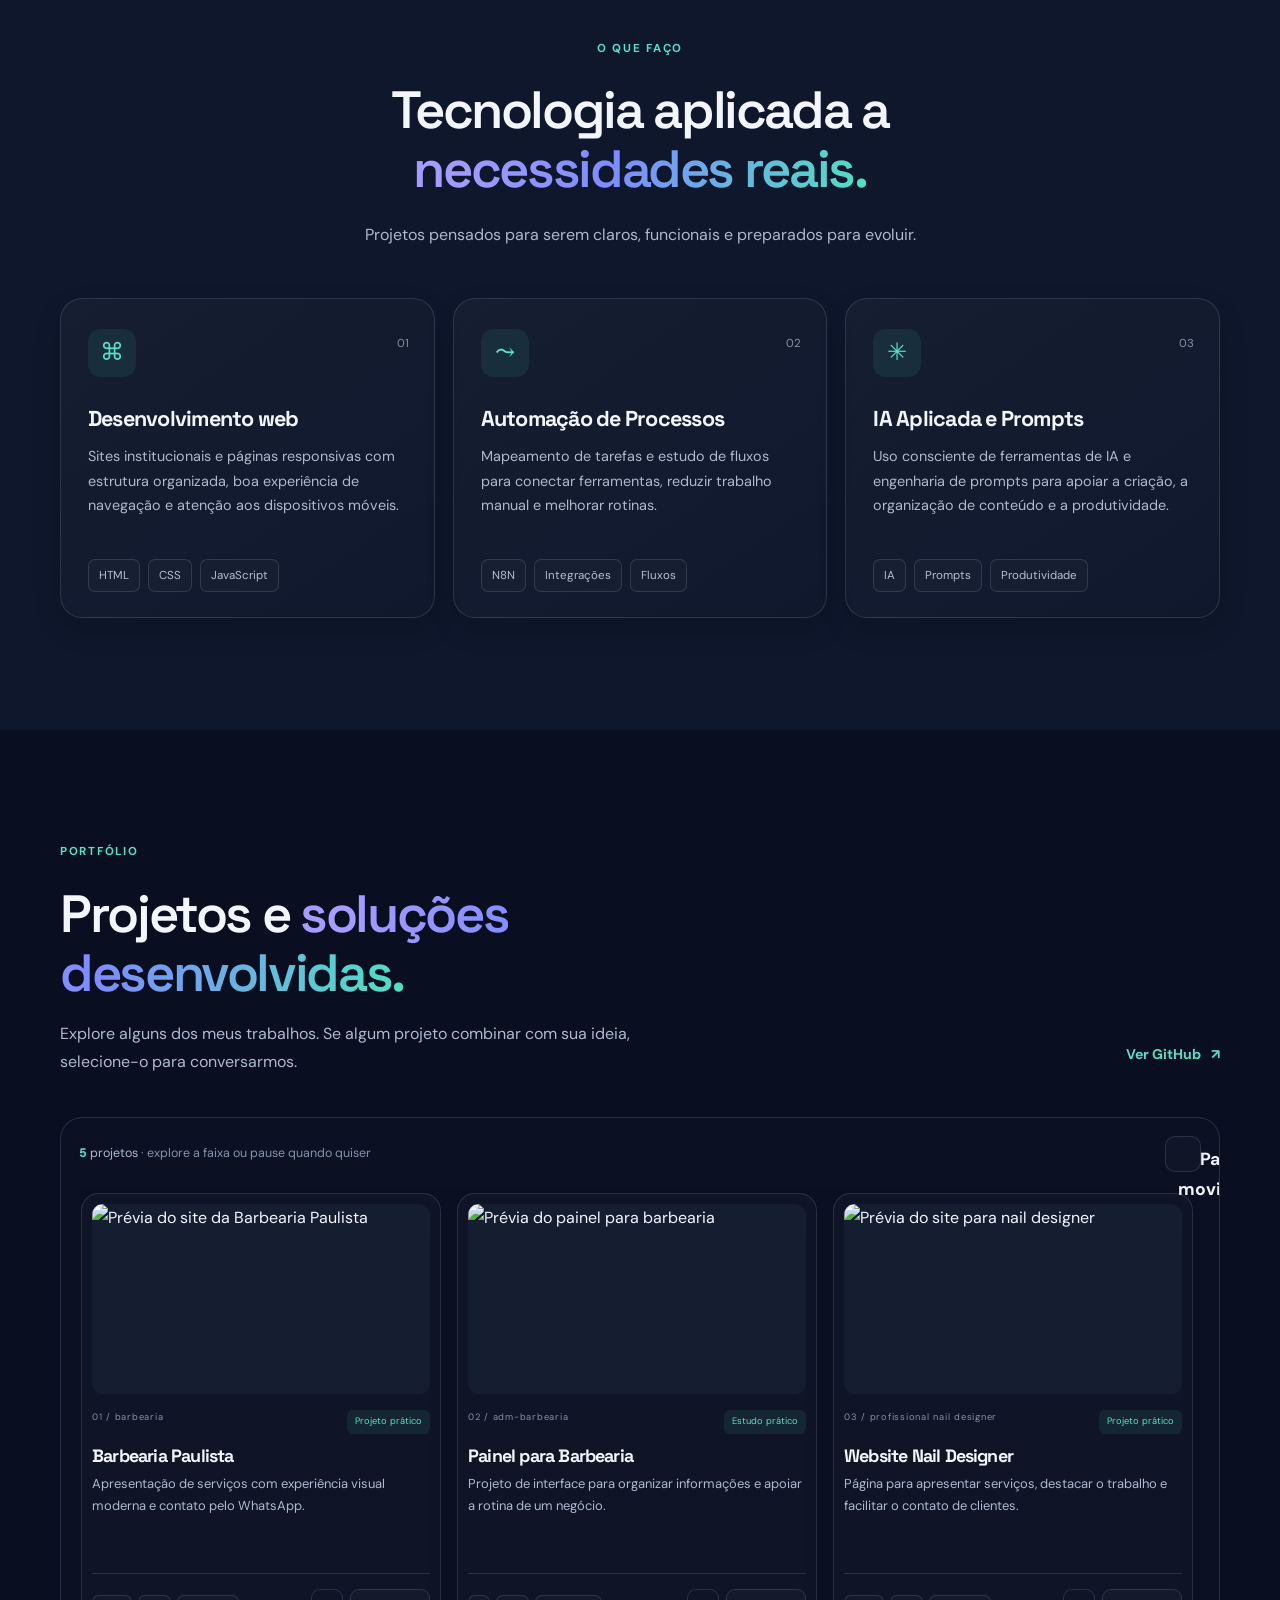
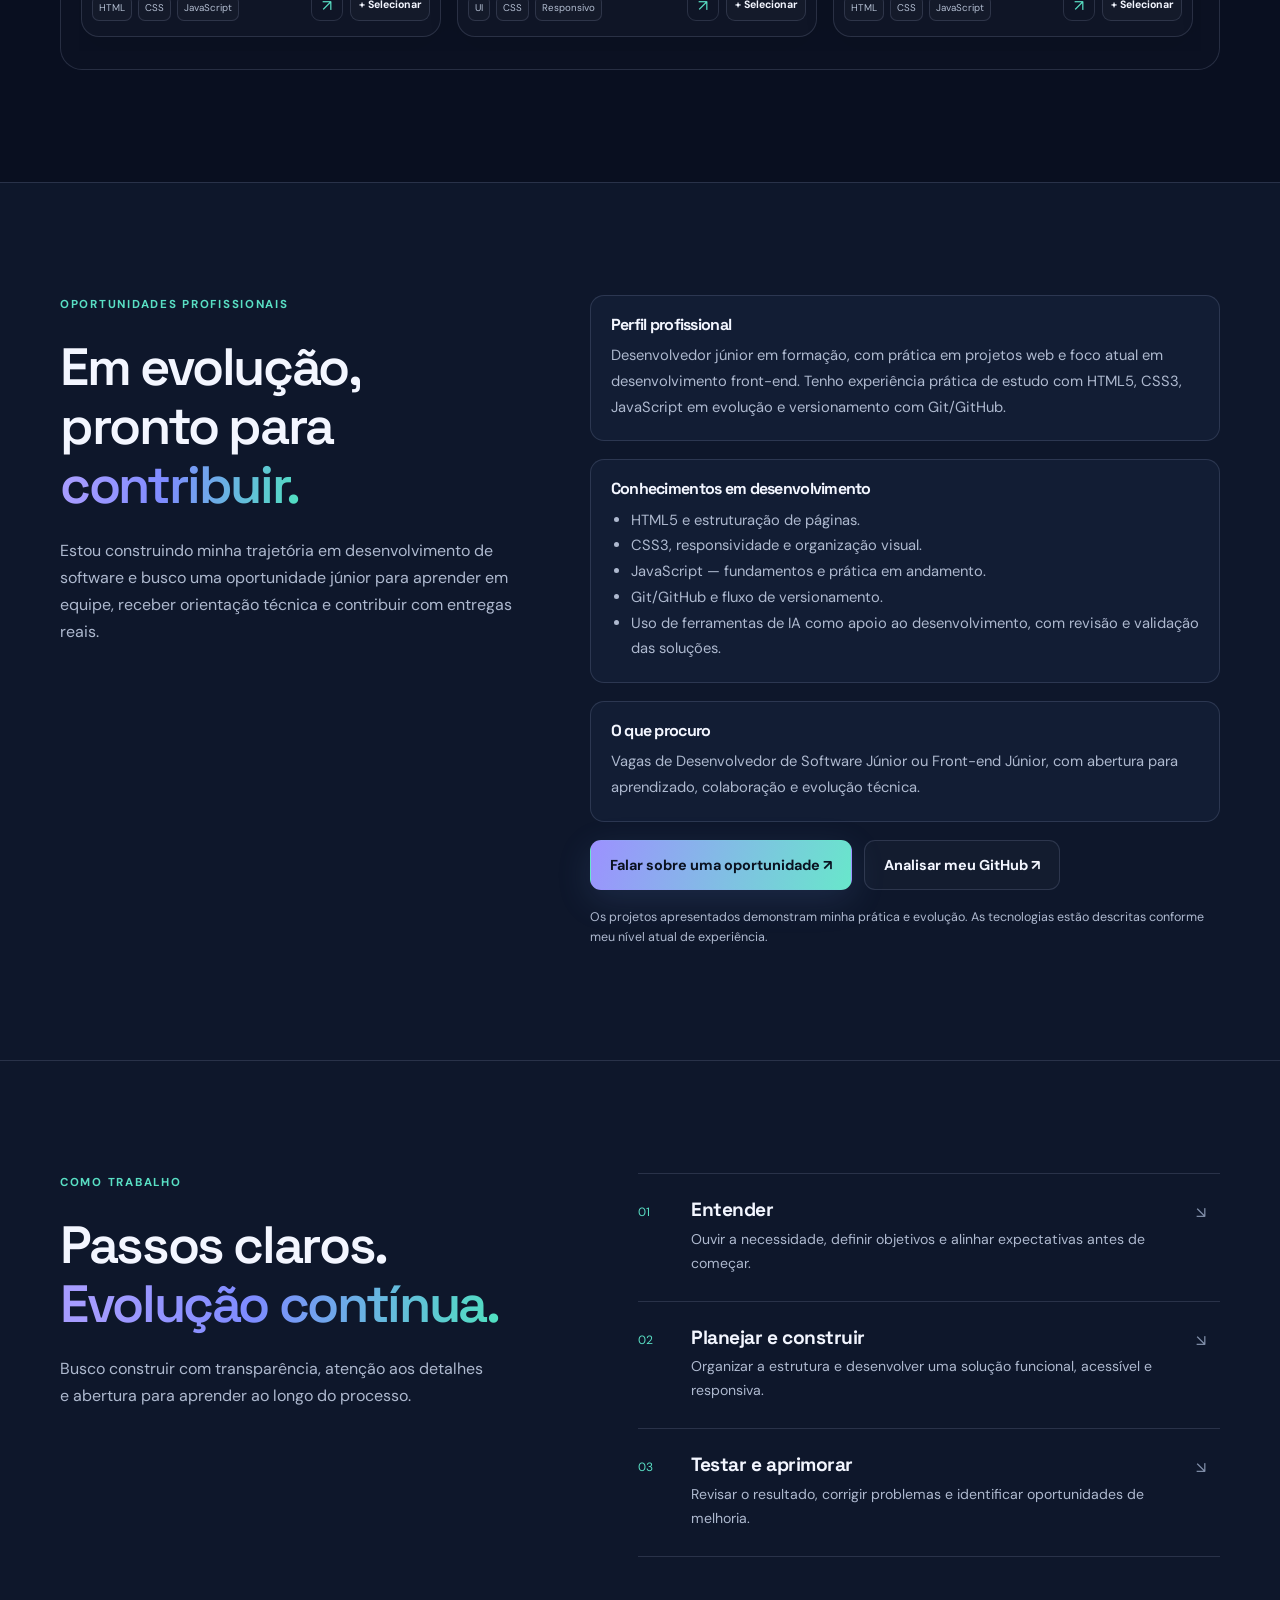
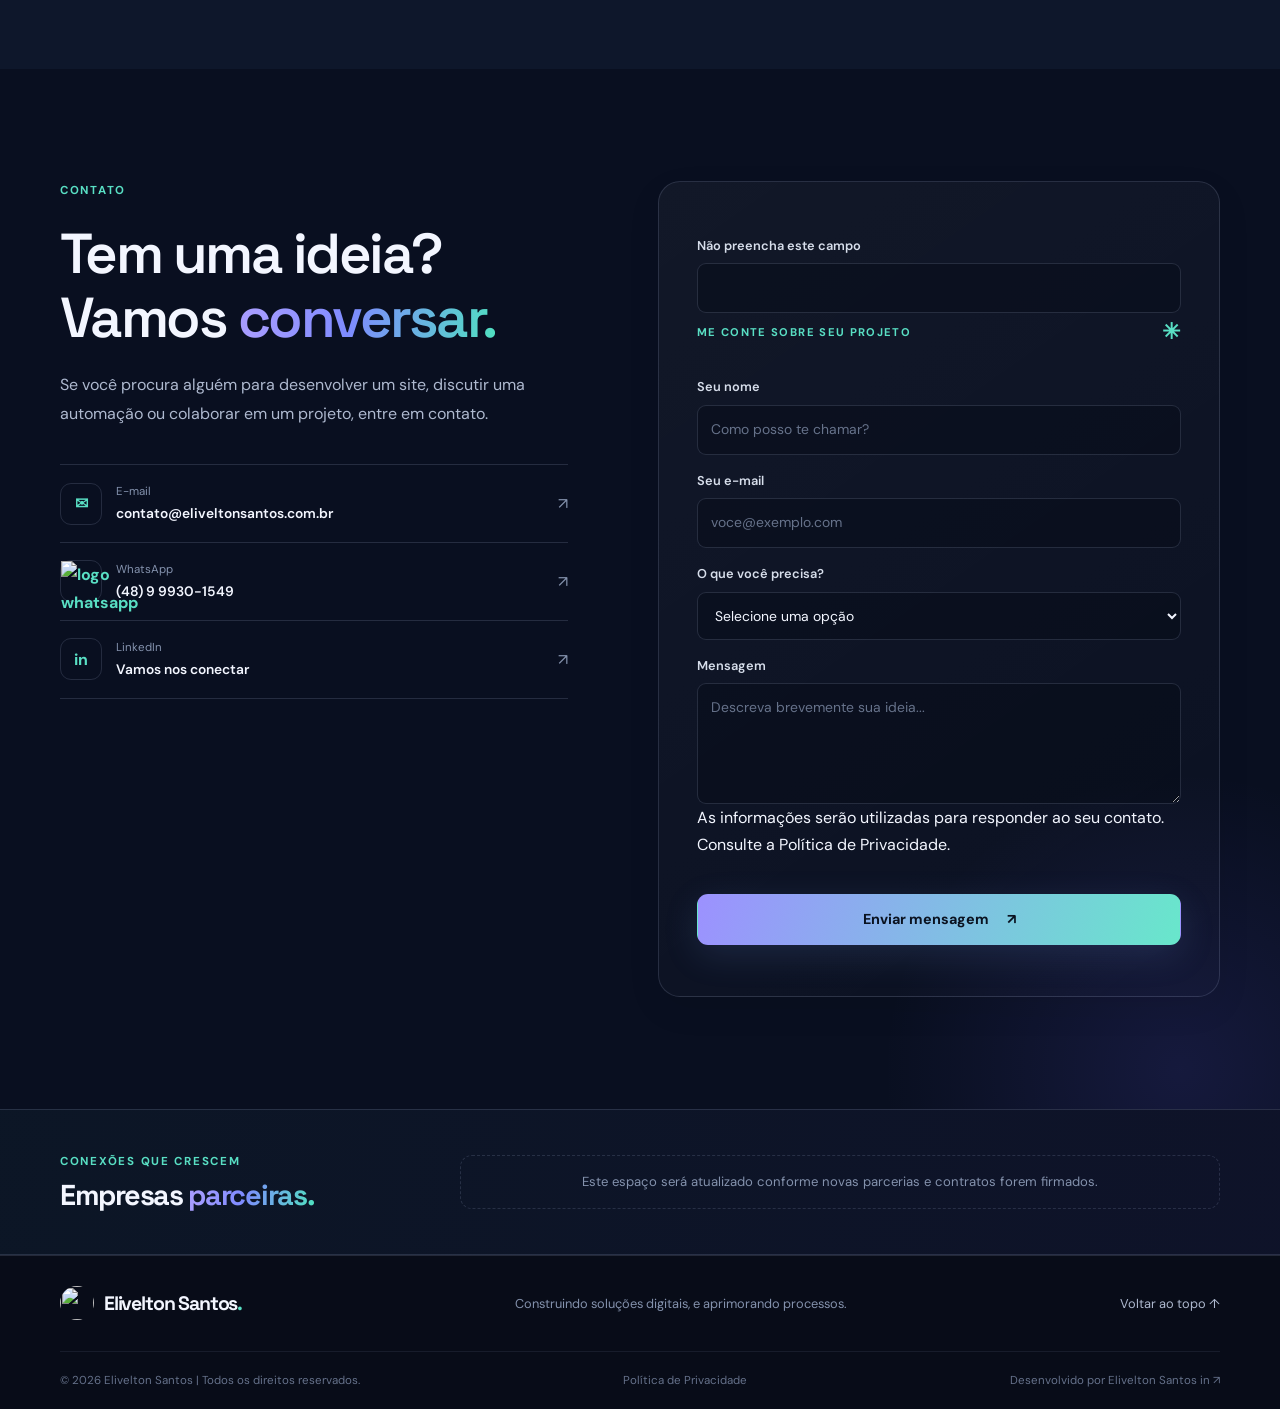
==== commit 9d74f1d7: "Add privacy notice and accessible form protection for stage 6" ====
--- a/index.html
+++ b/index.html
@@ -4,25 +4,49 @@
 <head>
   <meta charset="utf-8">
   <meta name="viewport" content="width=device-width, initial-scale=1">
-  <meta name="theme-color" content="#0b1020">
+  <meta name="theme-color" content="#090f20">
   <meta name="description"
-    content="Elivelton Santos — desenvolvimento web, sites institucionais, automação de processos e soluções com inteligência artificial.">
-  <meta name="keywords"
-    content="Elivelton Santos, desenvolvedor web, HTML, CSS, JavaScript, automação, inteligência artificial, sites institucionais">
+    content="Elivelton Santos — desenvolvedor web júnior em formação. Projetos de sites institucionais, front-end, automação de processos e IA aplicada.">
   <meta name="author" content="Elivelton Santos">
+  <meta name="robots" content="index, follow, max-image-preview:large">
+  <link rel="canonical" href="https://www.eliveltonsantos.com.br/">
+
+  <meta property="og:locale" content="pt_BR">
+  <meta property="og:site_name" content="Elivelton Santos">
   <meta property="og:title" content="Elivelton Santos | Desenvolvimento Web & Automação">
   <meta property="og:description"
-    content="Soluções digitais práticas para negócios e pessoas. Desenvolvimento web, automação e IA.">
+    content="Desenvolvedor web júnior em formação, com projetos práticos em desenvolvimento front-end, automação e IA aplicada.">
   <meta property="og:type" content="website">
-  <title>Elivelton Santos | Desenvolvimento Web & Automação</title>
+  <meta property="og:url" content="https://www.eliveltonsantos.com.br/">
+
+  <meta name="twitter:card" content="summary">
+  <meta name="twitter:title" content="Elivelton Santos | Desenvolvimento Web & Automação">
+  <meta name="twitter:description"
+    content="Projetos práticos em desenvolvimento web, automação de processos e IA aplicada.">
+
+  <title>Elivelton Santos | Desenvolvedor Web Júnior & Automação</title>
+
+  <script type="application/ld+json">
+  {
+    "@context": "https://schema.org",
+    "@type": "Person",
+    "name": "Elivelton Santos",
+    "url": "https://www.eliveltonsantos.com.br/",
+    "jobTitle": "Desenvolvedor web júnior em formação",
+    "description": "Desenvolvedor web júnior em formação, com projetos práticos em front-end e estudos em automação de processos e inteligência artificial aplicada.",
+    "knowsAbout": ["HTML5", "CSS3", "JavaScript", "Desenvolvimento front-end", "Desenvolvimento de sites institucionais", "Automação de processos", "Engenharia de prompts", "Inteligência artificial aplicada"],
+    "sameAs": ["https://github.com/eliveltonsantos0793", "https://www.linkedin.com/in/eliveltondev"]
+  }
+  </script>
   <link rel="icon" type="image/png" href="assets/images/logo-elivelton.png">
   <link rel="preconnect" href="https://fonts.googleapis.com">
   <link rel="preconnect" href="https://fonts.gstatic.com" crossorigin>
   <link
     href="https://fonts.googleapis.com/css2?family=DM+Sans:wght@400;500;600;700&family=Space+Grotesk:wght@400;500;600;700&display=swap"
     rel="stylesheet">
-  <link rel="stylesheet" href="assets/css/style.css?v=20261123-4">
-  <script src="assets/js/script.js?v=20261123-4" defer></script>
+  <link rel="stylesheet" href="assets/css/style.css?v=20261123-6">
+  <script src="assets/js/script.js?v=20261123-6" defer></script>
+  <script src="assets/js/contact-form.js?v=20261123-6" defer></script>
 </head>
 
 <body>
@@ -304,6 +328,10 @@
 
           <input type="hidden" name="_subject" value="Novo contato pelo portfólio de Elivelton Santos">
           <input type="hidden" name="_captcha" value="false">
+          <div class="form-honeypot" aria-hidden="true">
+            <label for="website">Não preencha este campo</label>
+            <input id="website" type="text" name="_honey" tabindex="-1" autocomplete="off">
+          </div>
           <input type="hidden" name="_template" value="table">
 
           <div class="form-heading"><span>ME CONTE SOBRE SEU PROJETO</span><span class="form-spark">✳</span></div>
@@ -328,10 +356,11 @@
           <textarea id="message" name="message" rows="4" placeholder="Descreva brevemente sua ideia..."
             required></textarea>
 
-          <button id="form-submit-btn" class="button button-primary form-submit" type="submit">Enviar mensagem <span
-              aria-hidden="true">↗</span></button>
-
-          <p id="form-status" class="form-note" style="margin-top: 10px;"></p>
+          <p class="form-privacy-note">As informações serão utilizadas para responder ao seu contato. Consulte a <a href="privacidade.html">Política de Privacidade</a>.</p>
+
+          <button id="form-submit-btn" class="button button-primary form-submit" type="submit"><span id="form-submit-label">Enviar mensagem</span> <span aria-hidden="true">↗</span></button>
+
+          <p id="form-status" class="form-note form-status" role="status" aria-live="polite" aria-atomic="true"></p>
 
         </form>
       </div>
@@ -358,7 +387,8 @@
       <a class="back-top" href="#inicio">Voltar ao topo ↑</a>
     </div>
     <div class="container footer-bottom"><span>© <span id="year">2026</span> Elivelton Santos | Todos os direitos
-        reservados.</span><a href="https://www.linkedin.com/in/eliveltondev" target="_blank" rel="noopener noreferrer">
+        reservados.</span><a href="privacidade.html">Política de Privacidade</a>
+      <a href="https://www.linkedin.com/in/eliveltondev" target="_blank" rel="noopener noreferrer">
         <span> Desenvolvido por Elivelton Santos </span> in ↗</a>
     </div>
   </footer>
@@ -366,56 +396,6 @@
     aria-label="Conversar pelo WhatsApp"><img src="./assets/images/whatsapp.png" alt="logo whatsapp"></a>
 
 
-  <script>
-    (() => {
-      const form = document.getElementById("contact-form-js");
-      const status = document.getElementById("form-status");
-      const btn = document.getElementById("form-submit-btn");
-
-      if (!form || !status || !btn) {
-        console.error("Elementos do formulário não encontrados.");
-        return;
-      }
-
-      form.addEventListener("submit", async (event) => {
-        event.preventDefault();
-
-        btn.disabled = true;
-        btn.setAttribute("aria-disabled", "true");
-        btn.innerHTML = "Enviando...";
-        status.textContent = "Enviando sua mensagem...";
-        status.style.color = "#d1d5db";
-
-        try {
-          const response = await fetch(form.action, {
-            method: "POST",
-            body: new FormData(form),
-            headers: {
-              Accept: "application/json"
-            }
-          });
-
-          const data = await response.json().catch(() => ({}));
-
-          if (!response.ok || String(data.success) !== "true") {
-            throw new Error(data.message || "Não foi possível enviar sua mensagem.");
-          }
-
-          status.textContent = "Mensagem enviada com sucesso! Obrigado pelo contato.";
-          status.style.color = "#4CAF50";
-          form.reset();
-        } catch (error) {
-          console.error(error);
-          status.textContent = error.message || "Ocorreu um erro ao enviar a mensagem.";
-          status.style.color = "#ff5252";
-        } finally {
-          btn.disabled = false;
-          btn.setAttribute("aria-disabled", "false");
-          btn.innerHTML = 'Enviar mensagem <span aria-hidden="true">↗</span>';
-        }
-      });
-    })();
-  </script>
 </body>
 
 </html>
